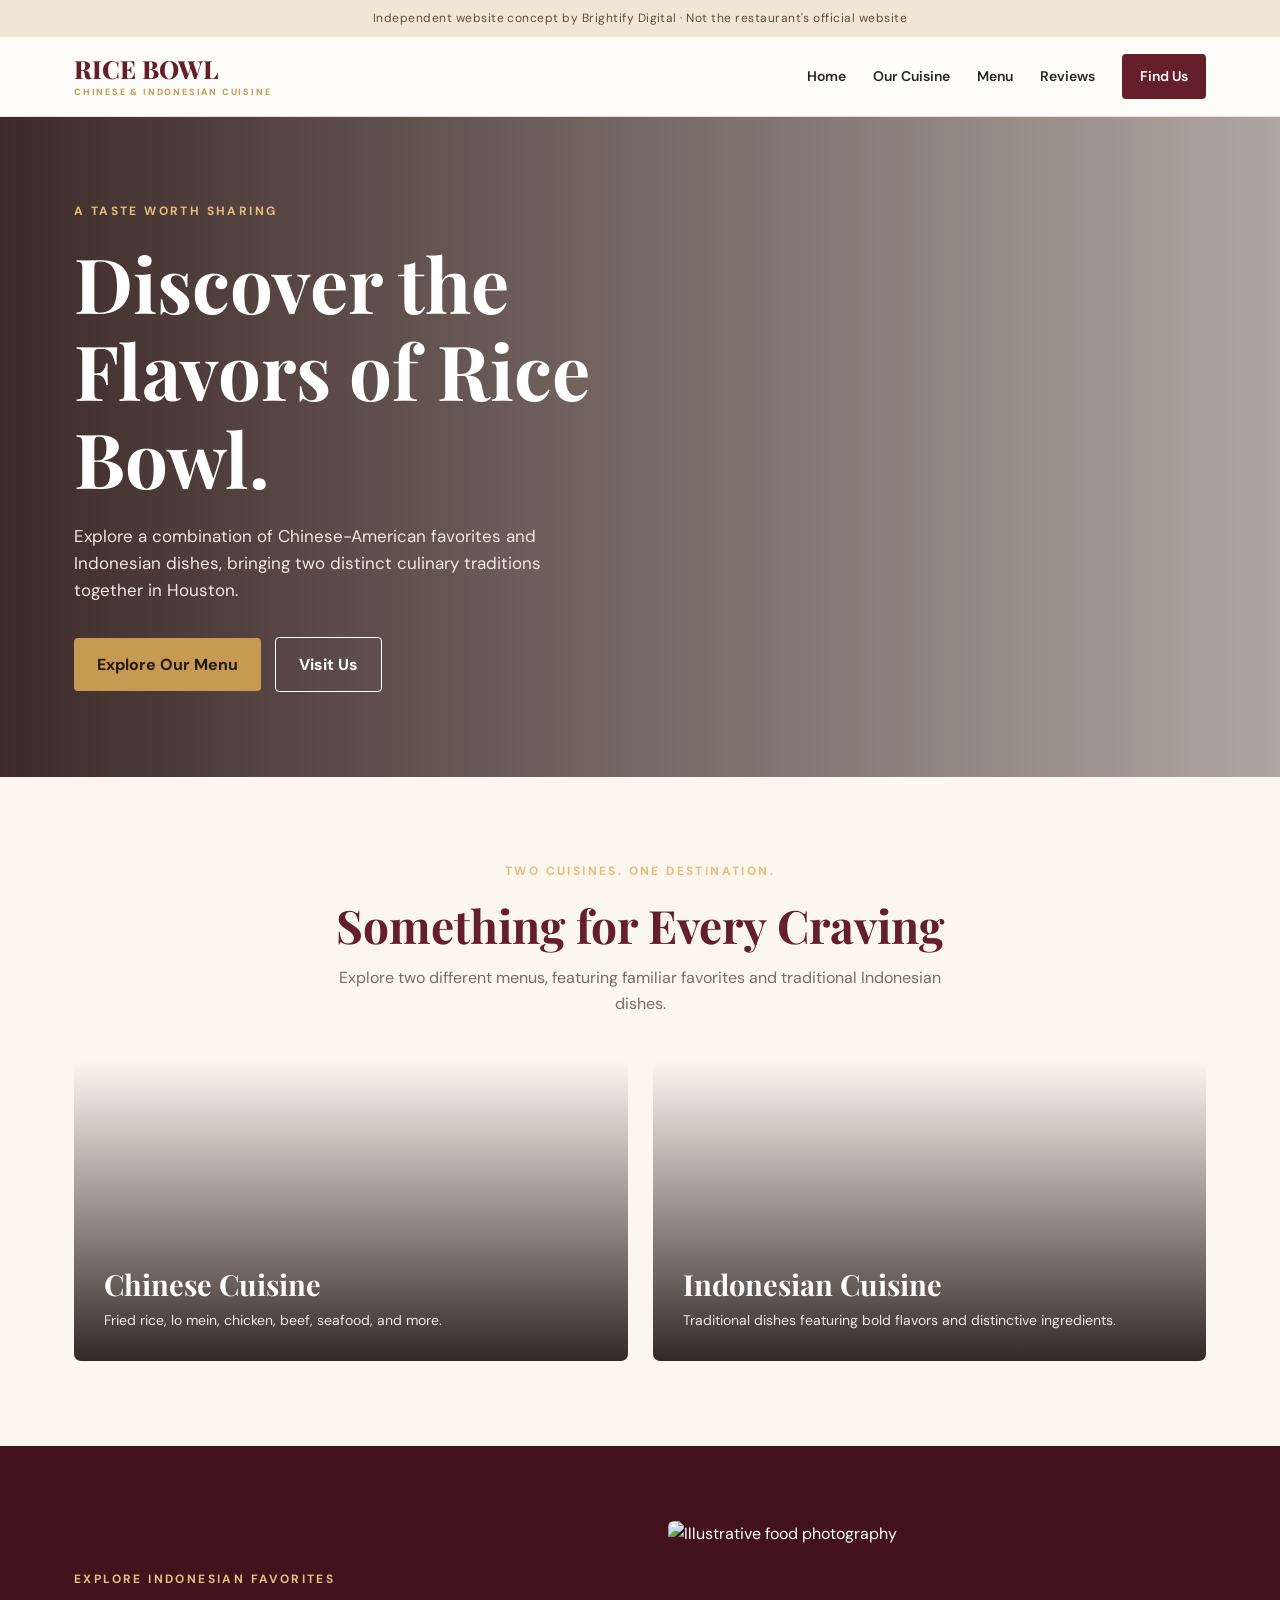
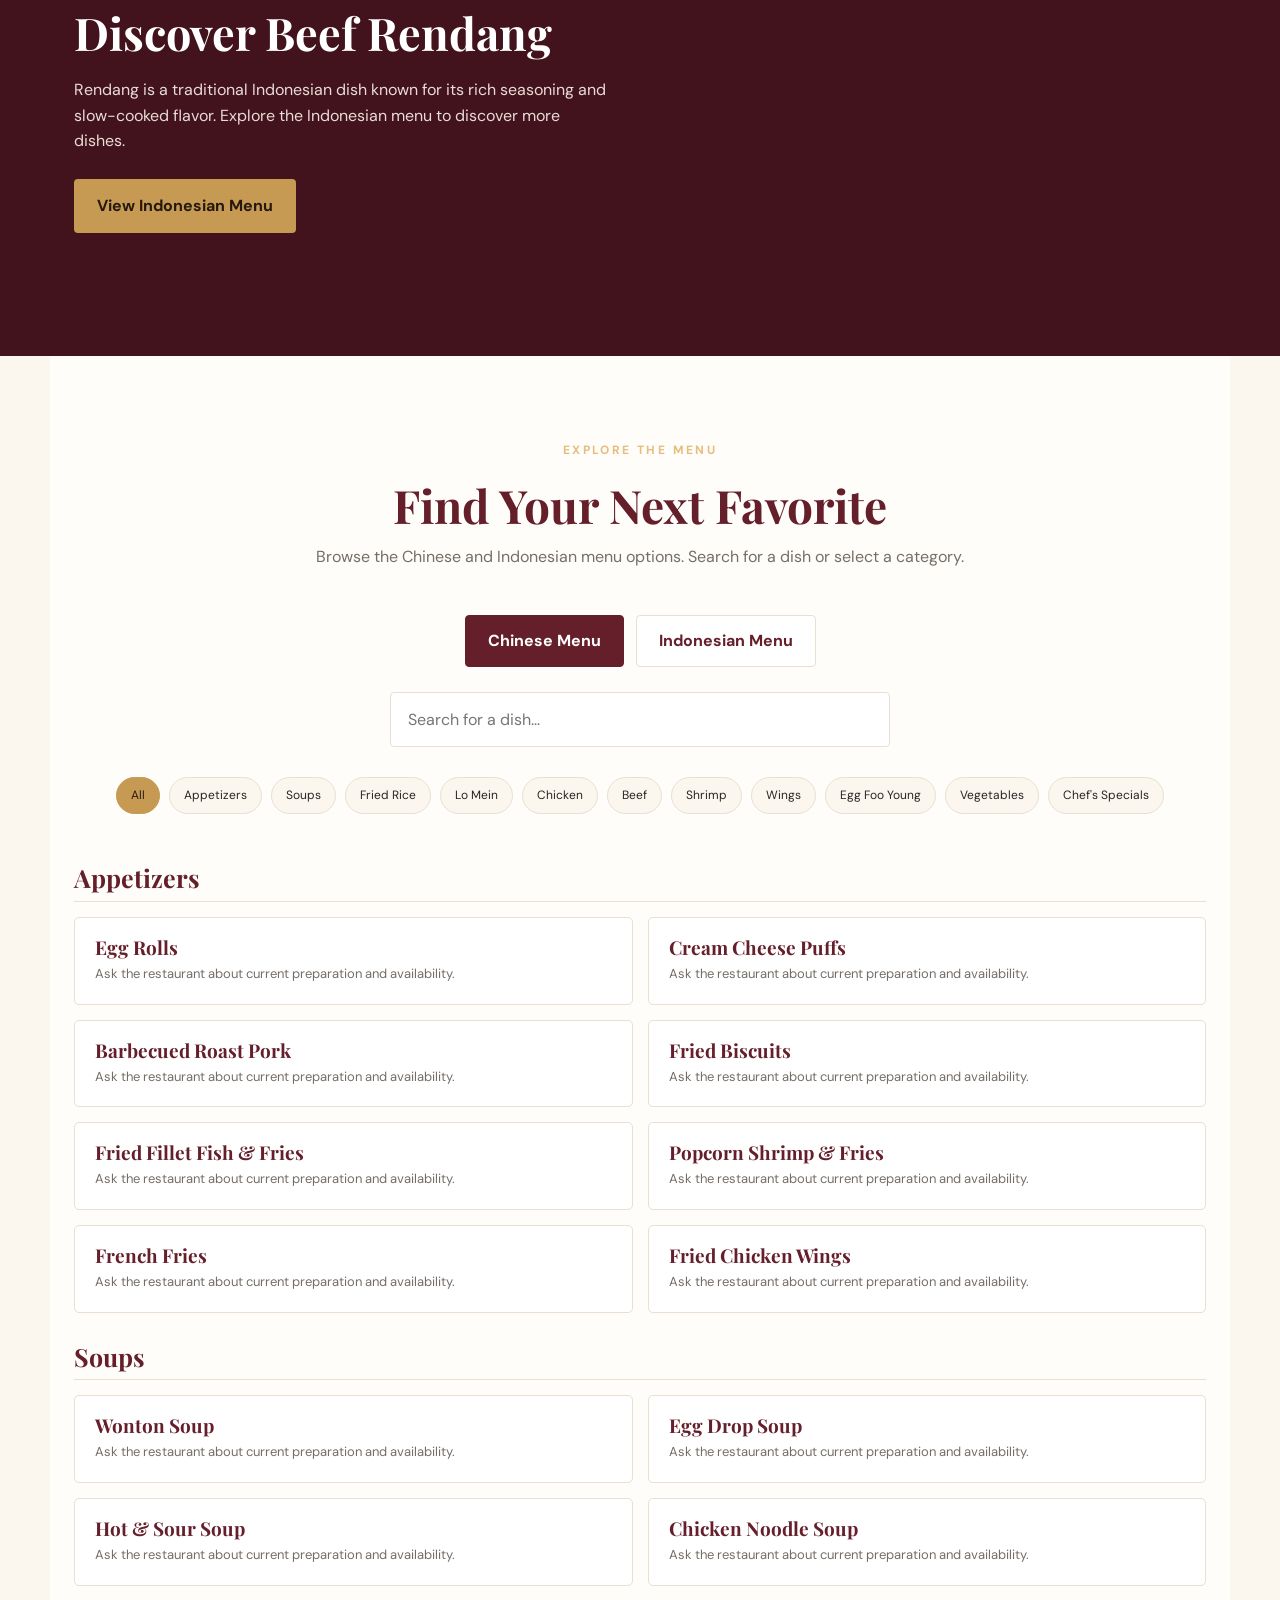
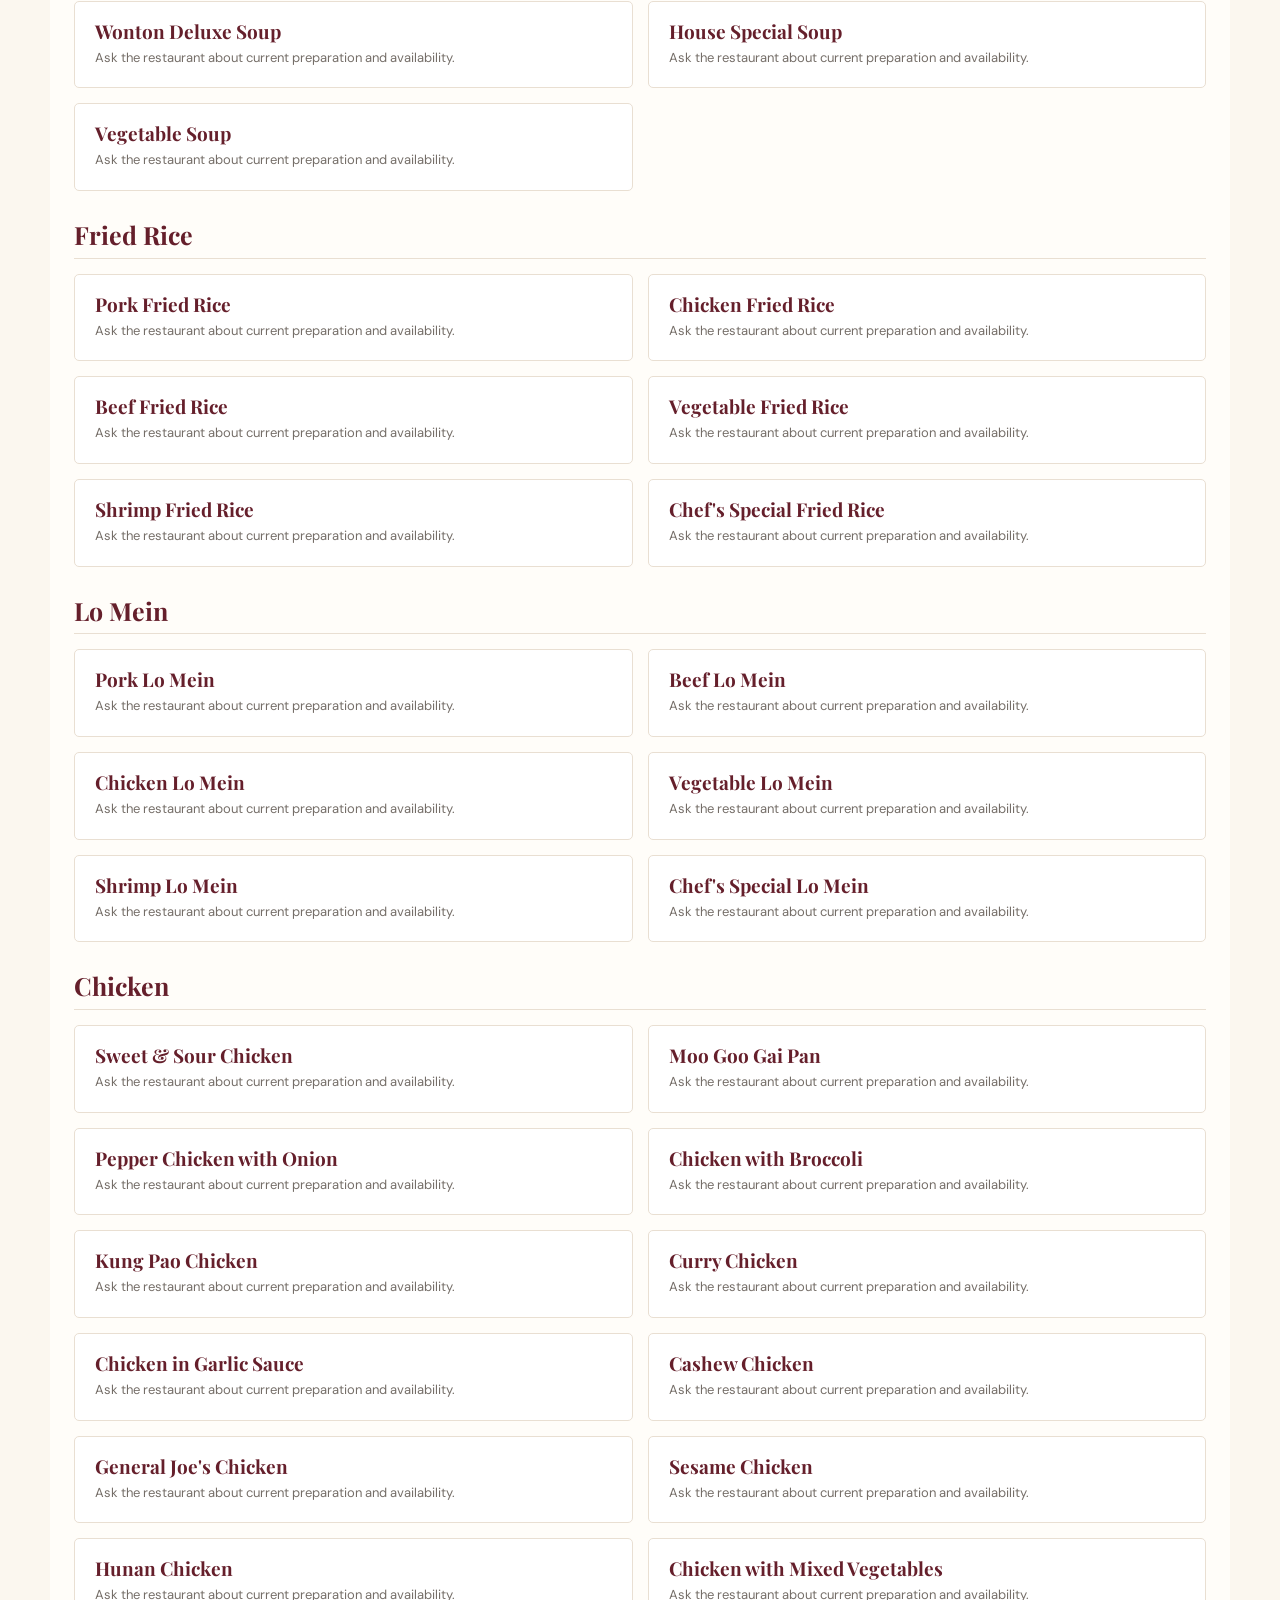
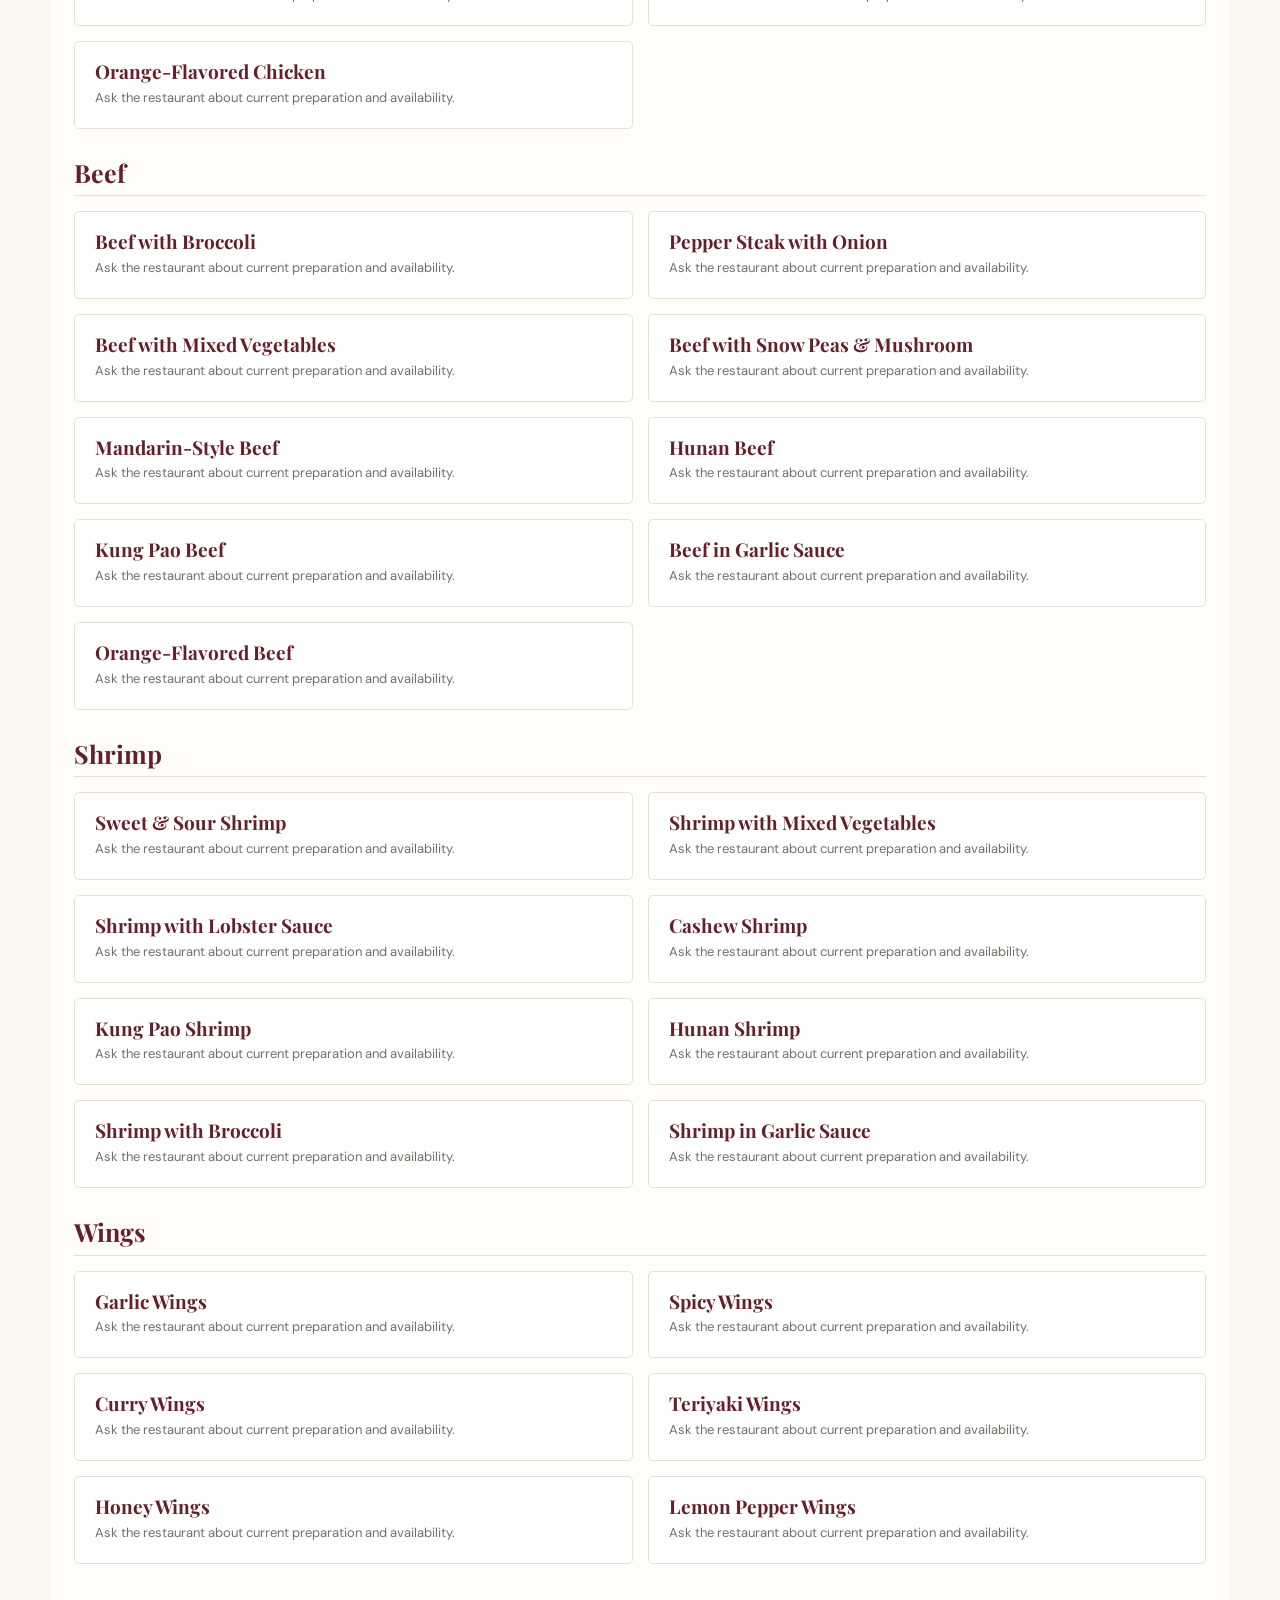
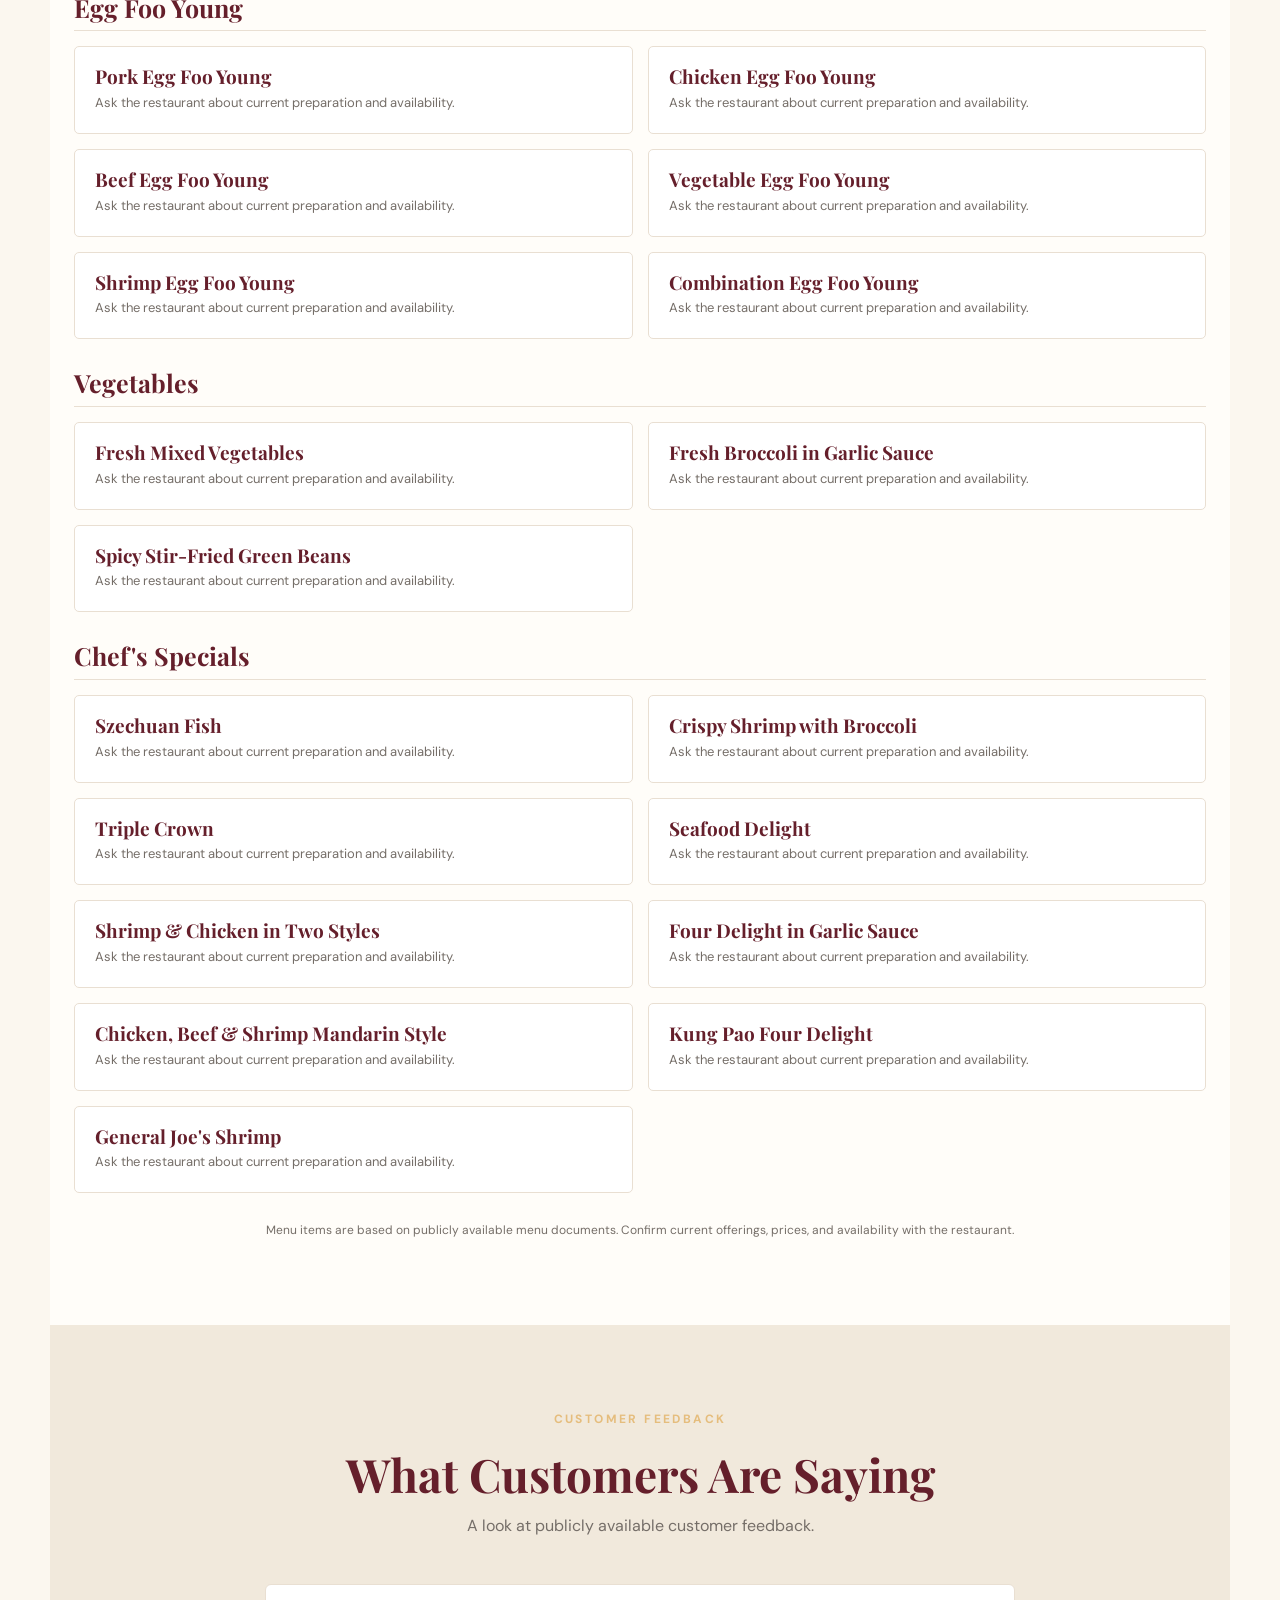
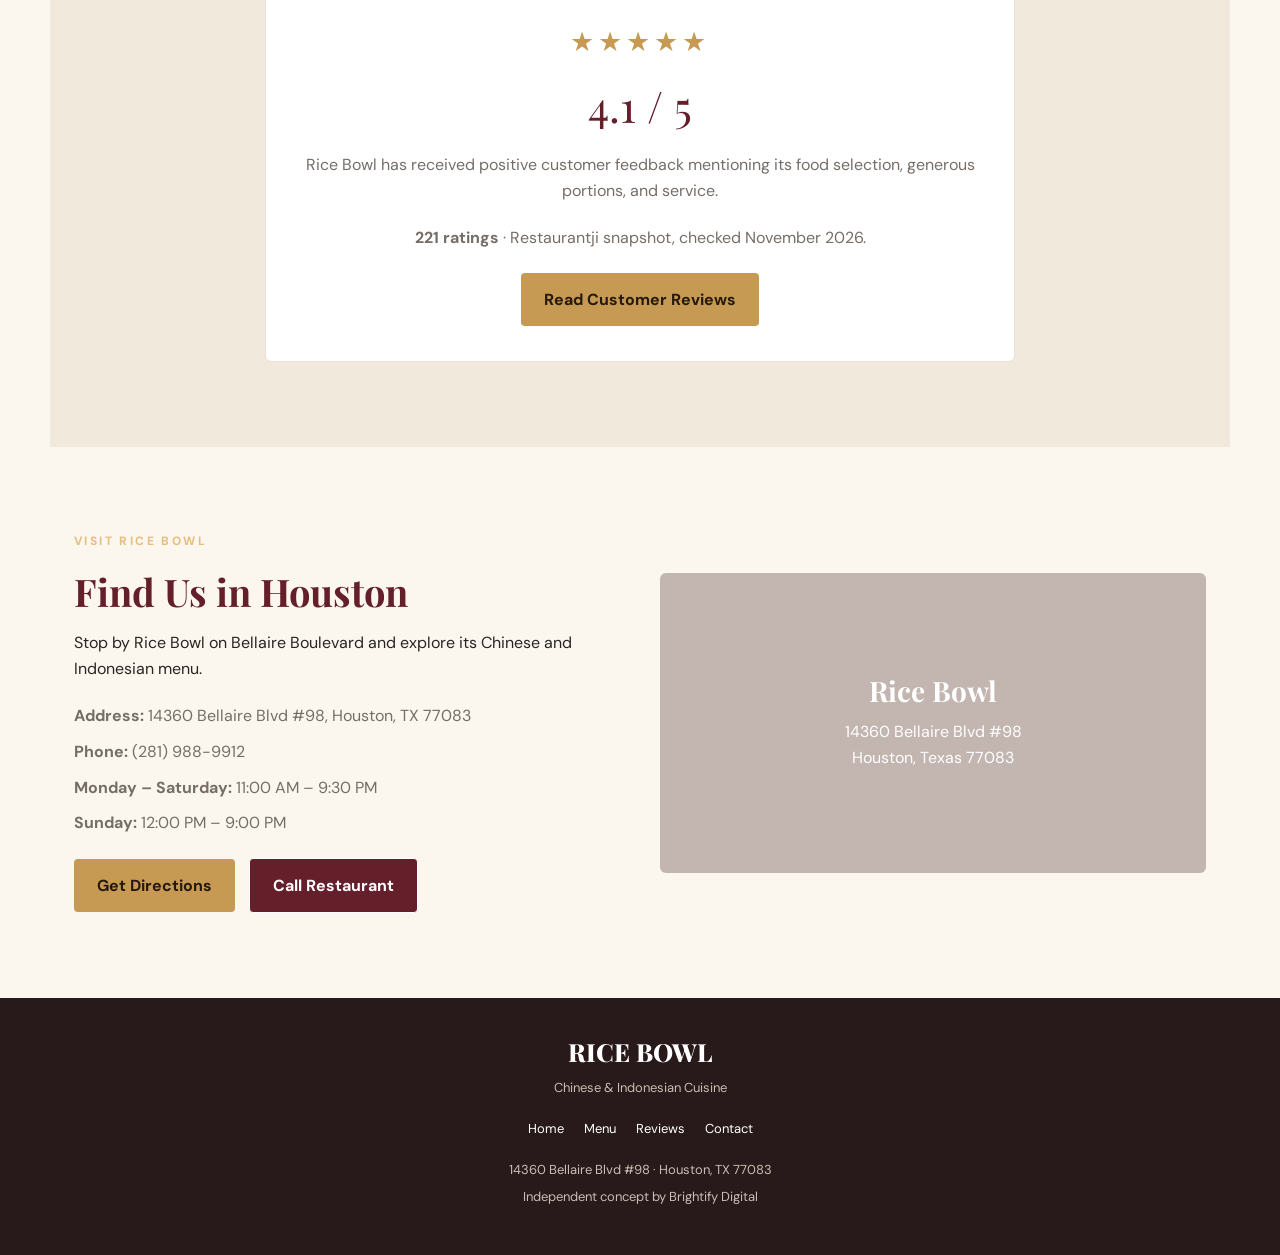
==== index.html @ cd034acb "Create index.html" ====
<!DOCTYPE html>
<html lang="en">
<head>
  <meta charset="UTF-8">
  <meta name="viewport" content="width=device-width, initial-scale=1.0">

  <title>Rice Bowl | Chinese & Indonesian Cuisine</title>
  <meta name="description" content="Explore the Rice Bowl menu, featuring Chinese-American and Indonesian cuisine in Houston, Texas.">
  <meta name="theme-color" content="#651f2b">

  <link rel="preconnect" href="https://fonts.googleapis.com">
  <link rel="preconnect" href="https://fonts.gstatic.com" crossorigin>
  <link href="https://fonts.googleapis.com/css2?family=DM+Sans:wght@400;500;600;700&family=Playfair+Display:wght@600;700;800&display=swap" rel="stylesheet">

  <style>
    :root {
      --wine: #651f2b;
      --wine-dark: #42131c;
      --gold: #c69a52;
      --cream: #fbf7ef;
      --paper: #fffdf9;
      --ink: #292522;
      --muted: #756e68;
      --border: #e9dfd2;
    }

    * {
      box-sizing: border-box;
      margin: 0;
      padding: 0;
    }

    html {
      scroll-behavior: smooth;
    }

    body {
      background: var(--cream);
      color: var(--ink);
      font-family: "DM Sans", sans-serif;
      line-height: 1.6;
    }

    a {
      color: inherit;
      text-decoration: none;
    }

    button,
    input {
      font: inherit;
    }

    .concept-banner {
      background: #f1e6d5;
      color: #634c35;
      text-align: center;
      padding: 9px 16px;
      font-size: 12px;
      letter-spacing: .04em;
    }

    header {
      background: var(--paper);
      border-bottom: 1px solid var(--border);
      position: sticky;
      top: 0;
      z-index: 20;
    }

    .nav {
      max-width: 1180px;
      margin: auto;
      padding: 17px 24px;
      display: flex;
      justify-content: space-between;
      align-items: center;
      gap: 20px;
    }

    .brand {
      color: var(--wine);
      font-family: "Playfair Display", serif;
      font-size: 25px;
      font-weight: 800;
      line-height: 1.1;
    }

    .brand small {
      display: block;
      color: var(--gold);
      font-family: "DM Sans", sans-serif;
      font-size: 9px;
      letter-spacing: .2em;
      margin-top: 5px;
    }

    .nav-links {
      display: flex;
      align-items: center;
      gap: 27px;
      font-size: 14px;
      font-weight: 600;
    }

    .nav-links a:hover {
      color: var(--wine);
    }

    .nav-button {
      background: var(--wine);
      color: white !important;
      padding: 11px 18px;
      border-radius: 4px;
    }

    .hero {
      min-height: 570px;
      display: flex;
      align-items: center;
      background:
        linear-gradient(90deg, rgba(35, 14, 13, .88), rgba(35, 14, 13, .35)),
        url("https://images.unsplash.com/photo-1517248135467-4c7edcad34c4?auto=format&fit=crop&w=1800&q=85")
        center/cover;
      color: white;
    }

    .hero-content {
      max-width: 1180px;
      width: 100%;
      margin: auto;
      padding: 85px 24px;
    }

    .eyebrow {
      color: #e5bd7d;
      font-size: 12px;
      font-weight: 700;
      letter-spacing: .2em;
      text-transform: uppercase;
      margin-bottom: 18px;
    }

    h1,
    h2,
    h3 {
      font-family: "Playfair Display", serif;
      line-height: 1.15;
    }

    .hero h1 {
      max-width: 650px;
      font-size: clamp(43px, 7vw, 76px);
      margin-bottom: 22px;
    }

    .hero p {
      max-width: 530px;
      color: #f2e9df;
      font-size: 17px;
      margin-bottom: 32px;
    }

    .button {
      display: inline-block;
      background: var(--gold);
      color: #25180e;
      border: none;
      border-radius: 4px;
      padding: 14px 23px;
      font-weight: 700;
      cursor: pointer;
      transition: .2s;
    }

    .button:hover {
      background: #dbb879;
      transform: translateY(-2px);
    }

    .button-outline {
      background: transparent;
      border: 1px solid white;
      color: white;
      margin-left: 10px;
    }

    .section {
      max-width: 1180px;
      margin: auto;
      padding: 85px 24px;
    }

    .section-heading {
      text-align: center;
      max-width: 650px;
      margin: 0 auto 45px;
    }

    .section-heading h2 {
      color: var(--wine);
      font-size: clamp(32px, 5vw, 46px);
      margin-bottom: 13px;
    }

    .section-heading p {
      color: var(--muted);
    }

    .cuisine-grid {
      display: grid;
      grid-template-columns: repeat(2, 1fr);
      gap: 25px;
    }

    .cuisine-card {
      min-height: 300px;
      position: relative;
      overflow: hidden;
      border-radius: 7px;
      color: white;
      display: flex;
      align-items: end;
      padding: 30px;
      background-size: cover;
      background-position: center;
    }

    .cuisine-card::before {
      content: "";
      position: absolute;
      inset: 0;
      background: linear-gradient(transparent, rgba(25, 12, 10, .88));
    }

    .cuisine-card > div {
      position: relative;
    }

    .cuisine-card h3 {
      font-size: 29px;
      margin-bottom: 8px;
    }

    .cuisine-card p {
      color: #f0e8e0;
      font-size: 14px;
    }

    .chinese-card {
      background-image: url("https://images.unsplash.com/photo-1563245372-f21724e3856d?auto=format&fit=crop&w=1000&q=80");
    }

    .indonesian-card {
      background-image: url("https://images.unsplash.com/photo-1512058564366-18510be2db19?auto=format&fit=crop&w=1000&q=80");
    }

    .feature {
      background: var(--wine-dark);
      color: white;
    }

    .feature-inner {
      max-width: 1180px;
      margin: auto;
      padding: 75px 24px;
      display: grid;
      grid-template-columns: 1fr 1fr;
      gap: 55px;
      align-items: center;
    }

    .feature img {
      width: 100%;
      height: 360px;
      object-fit: cover;
      border-radius: 6px;
    }

    .feature h2 {
      font-size: clamp(32px, 5vw, 45px);
      margin-bottom: 18px;
    }

    .feature p {
      color: #e9dcd5;
      margin-bottom: 25px;
    }

    .menu-section {
      background: var(--paper);
    }

    .menu-tabs {
      display: flex;
      justify-content: center;
      gap: 12px;
      margin-bottom: 25px;
      flex-wrap: wrap;
    }

    .tab-button {
      border: 1px solid var(--border);
      background: white;
      color: var(--wine);
      padding: 12px 22px;
      border-radius: 4px;
      cursor: pointer;
      font-weight: 700;
    }

    .tab-button.active {
      background: var(--wine);
      color: white;
      border-color: var(--wine);
    }

    .menu-search {
      display: block;
      width: 100%;
      max-width: 500px;
      margin: 0 auto 30px;
      padding: 14px 17px;
      border: 1px solid var(--border);
      border-radius: 4px;
      background: white;
      outline-color: var(--gold);
    }

    .category-filters {
      display: flex;
      flex-wrap: wrap;
      justify-content: center;
      gap: 9px;
      margin-bottom: 35px;
    }

    .filter-button {
      border: 1px solid var(--border);
      background: var(--cream);
      color: var(--ink);
      padding: 8px 14px;
      border-radius: 30px;
      font-size: 12px;
      cursor: pointer;
    }

    .filter-button.active {
      background: var(--gold);
      border-color: var(--gold);
      color: #281b10;
    }

    .menu-grid {
      display: grid;
      grid-template-columns: repeat(2, 1fr);
      gap: 15px;
    }

    .menu-item {
      padding: 19px 20px;
      border: 1px solid var(--border);
      background: white;
      border-radius: 5px;
    }

    .menu-item h3 {
      color: var(--wine);
      font-size: 19px;
      margin-bottom: 5px;
    }

    .menu-item p {
      color: var(--muted);
      font-size: 13px;
    }

    .menu-category-title {
      grid-column: 1 / -1;
      color: var(--wine);
      font-family: "Playfair Display", serif;
      font-size: 25px;
      margin-top: 15px;
      padding-bottom: 8px;
      border-bottom: 1px solid var(--border);
    }

    .menu-note {
      color: var(--muted);
      text-align: center;
      font-size: 12px;
      margin-top: 28px;
    }

    .reviews {
      background: #f1e9dc;
    }

    .review-card {
      max-width: 750px;
      margin: auto;
      background: white;
      padding: 35px;
      border-radius: 6px;
      text-align: center;
      border: 1px solid var(--border);
    }

    .rating {
      color: var(--gold);
      font-size: 27px;
      letter-spacing: 4px;
    }

    .rating-number {
      color: var(--wine);
      font-family: "Playfair Display", serif;
      font-size: 43px;
      margin: 8px 0;
    }

    .review-card p {
      color: var(--muted);
      margin: 12px 0 22px;
    }

    .location-grid {
      display: grid;
      grid-template-columns: 1fr 1fr;
      gap: 40px;
      align-items: center;
    }

    .location-grid h2 {
      color: var(--wine);
      font-size: 38px;
      margin-bottom: 17px;
    }

    .location-details {
      margin: 22px 0;
    }

    .location-details p {
      margin: 10px 0;
      color: var(--muted);
    }

    .map-card {
      min-height: 300px;
      border-radius: 6px;
      background:
        linear-gradient(rgba(65, 28, 28, .3), rgba(65, 28, 28, .3)),
        url("https://images.unsplash.com/photo-1519608487953-e999c86e7455?auto=format&fit=crop&w=1000&q=80")
        center/cover;
      display: flex;
      justify-content: center;
      align-items: center;
      text-align: center;
      color: white;
      padding: 25px;
    }

    .map-card h3 {
      font-size: 28px;
      margin-bottom: 12px;
    }

    footer {
      background: #28191a;
      color: white;
      padding: 40px 24px;
      text-align: center;
    }

    footer .brand {
      color: white;
      margin-bottom: 12px;
    }

    footer p {
      color: #c9bdb5;
      font-size: 13px;
      margin: 7px 0;
    }

    .footer-links {
      display: flex;
      justify-content: center;
      flex-wrap: wrap;
      gap: 20px;
      margin: 20px 0;
      font-size: 13px;
    }

    .footer-links a:hover {
      color: var(--gold);
    }

    @media (max-width: 760px) {
      .nav {
        align-items: flex-start;
        flex-direction: column;
      }

      .nav-links {
        gap: 15px;
        flex-wrap: wrap;
        font-size: 12px;
      }

      .hero {
        min-height: 510px;
      }

      .cuisine-grid,
      .feature-inner,
      .menu-grid,
      .location-grid {
        grid-template-columns: 1fr;
      }

      .feature-inner {
        gap: 30px;
      }

      .feature img {
        height: 260px;
      }

      .section {
        padding: 65px 19px;
      }

      .button-outline {
        margin: 12px 0 0;
      }
    }
  </style>
</head>

<body>

  <!-- Independent concept notice -->
  <div class="concept-banner">
    Independent website concept by Brightify Digital · Not the restaurant's official website
  </div>

  <!-- Navigation -->
  <header>
    <nav class="nav">
      <a href="#home" class="brand">
        RICE BOWL
        <small>CHINESE & INDONESIAN CUISINE</small>
      </a>

      <div class="nav-links">
        <a href="#home">Home</a>
        <a href="#cuisine">Our Cuisine</a>
        <a href="#menu">Menu</a>
        <a href="#reviews">Reviews</a>
        <a href="#contact" class="nav-button">Find Us</a>
      </div>
    </nav>
  </header>

  <main>

    <!-- Hero -->
    <section class="hero" id="home">
      <div class="hero-content">
        <div class="eyebrow">A Taste Worth Sharing</div>

        <h1>Discover the Flavors of Rice Bowl.</h1>

        <p>
          Explore a combination of Chinese-American favorites and
          Indonesian dishes, bringing two distinct culinary traditions
          together in Houston.
        </p>

        <a href="#menu" class="button">Explore Our Menu</a>
        <a href="#contact" class="button button-outline">Visit Us</a>
      </div>
    </section>

    <!-- Cuisine -->
    <section class="section" id="cuisine">
      <div class="section-heading">
        <div class="eyebrow">Two Cuisines. One Destination.</div>
        <h2>Something for Every Craving</h2>
        <p>
          Explore two different menus, featuring familiar favorites
          and traditional Indonesian dishes.
        </p>
      </div>

      <div class="cuisine-grid">
        <a href="#menu" class="cuisine-card chinese-card">
          <div>
            <h3>Chinese Cuisine</h3>
            <p>
              Fried rice, lo mein, chicken, beef, seafood, and more.
            </p>
          </div>
        </a>

        <a href="#menu" class="cuisine-card indonesian-card">
          <div>
            <h3>Indonesian Cuisine</h3>
            <p>
              Traditional dishes featuring bold flavors and
              distinctive ingredients.
            </p>
          </div>
        </a>
      </div>
    </section>

    <!-- Featured Dish -->
    <section class="feature">
      <div class="feature-inner">
        <div>
          <div class="eyebrow">Explore Indonesian Favorites</div>
          <h2>Discover Beef Rendang</h2>
          <p>
            Rendang is a traditional Indonesian dish known for its
            rich seasoning and slow-cooked flavor. Explore the
            Indonesian menu to discover more dishes.
          </p>
          <a href="#menu" class="button">View Indonesian Menu</a>
        </div>

        <img
          src="https://images.unsplash.com/photo-1547592180-85f173990554?auto=format&fit=crop&w=1000&q=85"
          alt="Illustrative food photography"
        >
      </div>
    </section>

    <!-- Interactive Menu -->
    <section class="section menu-section" id="menu">
      <div class="section-heading">
        <div class="eyebrow">Explore the Menu</div>
        <h2>Find Your Next Favorite</h2>
        <p>
          Browse the Chinese and Indonesian menu options.
          Search for a dish or select a category.
        </p>
      </div>

      <div class="menu-tabs">
        <button class="tab-button active" data-menu="chinese">
          Chinese Menu
        </button>

        <button class="tab-button" data-menu="indonesian">
          Indonesian Menu
        </button>
      </div>

      <input
        type="search"
        id="menu-search"
        class="menu-search"
        placeholder="Search for a dish..."
        aria-label="Search menu items"
      >

      <div class="category-filters" id="category-filters"></div>

      <div class="menu-grid" id="menu-grid"></div>

      <p class="menu-note">
        Menu items are based on publicly available menu documents.
        Confirm current offerings, prices, and availability with the restaurant.
      </p>
    </section>

    <!-- Reviews -->
    <section class="section reviews" id="reviews">
      <div class="section-heading">
        <div class="eyebrow">Customer Feedback</div>
        <h2>What Customers Are Saying</h2>
        <p>
          A look at publicly available customer feedback.
        </p>
      </div>

      <div class="review-card">
        <div class="rating">★★★★★</div>
        <div class="rating-number">4.1 / 5</div>

        <p>
          Rice Bowl has received positive customer feedback mentioning
          its food selection, generous portions, and service.
        </p>

        <p>
          <strong>221 ratings</strong> · Restaurantji snapshot,
          checked November 2026.
        </p>

        <a
          href="https://www.restaurantji.com/tx/houston/rice-bowl-chinese-restaurant-/"
          target="_blank"
          rel="noopener noreferrer"
          class="button"
        >
          Read Customer Reviews
        </a>
      </div>
    </section>

    <!-- Contact and Location -->
    <section class="section" id="contact">
      <div class="location-grid">
        <div>
          <div class="eyebrow">Visit Rice Bowl</div>
          <h2>Find Us in Houston</h2>

          <p>
            Stop by Rice Bowl on Bellaire Boulevard and explore
            its Chinese and Indonesian menu.
          </p>

          <div class="location-details">
            <p><strong>Address:</strong> 14360 Bellaire Blvd #98, Houston, TX 77083</p>
            <p><strong>Phone:</strong> (281) 988-9912</p>
            <p><strong>Monday – Saturday:</strong> 11:00 AM – 9:30 PM</p>
            <p><strong>Sunday:</strong> 12:00 PM – 9:00 PM</p>
          </div>

          <a
            href="https://www.google.com/maps/search/?api=1&query=14360+Bellaire+Blvd+%2398+Houston+TX+77083"
            target="_blank"
            rel="noopener noreferrer"
            class="button"
          >
            Get Directions
          </a>

          <a href="tel:+12819889912" class="button button-outline" style="background:var(--wine);">
            Call Restaurant
          </a>
        </div>

        <div class="map-card">
          <div>
            <h3>Rice Bowl</h3>
            <p>14360 Bellaire Blvd #98</p>
            <p>Houston, Texas 77083</p>
          </div>
        </div>
      </div>
    </section>

  </main>

  <!-- Footer -->
  <footer>
    <div class="brand">RICE BOWL</div>
    <p>Chinese & Indonesian Cuisine</p>

    <div class="footer-links">
      <a href="#home">Home</a>
      <a href="#menu">Menu</a>
      <a href="#reviews">Reviews</a>
      <a href="#contact">Contact</a>
    </div>

    <p>14360 Bellaire Blvd #98 · Houston, TX 77083</p>
    <p>Independent concept by Brightify Digital</p>
  </footer>

  <script>
    // --------------------------------------------------
    // MENU DATA
    // Menu names are based on publicly available documents.
    // Confirm all information with the restaurant.
    // --------------------------------------------------

    const menus = {
      chinese: {
        "Appetizers": [
          "Egg Rolls",
          "Cream Cheese Puffs",
          "Barbecued Roast Pork",
          "Fried Biscuits",
          "Fried Fillet Fish & Fries",
          "Popcorn Shrimp & Fries",
          "French Fries",
          "Fried Chicken Wings"
        ],

        "Soups": [
          "Wonton Soup",
          "Egg Drop Soup",
          "Hot & Sour Soup",
          "Chicken Noodle Soup",
          "Wonton Deluxe Soup",
          "House Special Soup",
          "Vegetable Soup"
        ],

        "Fried Rice": [
          "Pork Fried Rice",
          "Chicken Fried Rice",
          "Beef Fried Rice",
          "Vegetable Fried Rice",
          "Shrimp Fried Rice",
          "Chef's Special Fried Rice"
        ],

        "Lo Mein": [
          "Pork Lo Mein",
          "Beef Lo Mein",
          "Chicken Lo Mein",
          "Vegetable Lo Mein",
          "Shrimp Lo Mein",
          "Chef's Special Lo Mein"
        ],

        "Chicken": [
          "Sweet & Sour Chicken",
          "Moo Goo Gai Pan",
          "Pepper Chicken with Onion",
          "Chicken with Broccoli",
          "Kung Pao Chicken",
          "Curry Chicken",
          "Chicken in Garlic Sauce",
          "Cashew Chicken",
          "General Joe's Chicken",
          "Sesame Chicken",
          "Hunan Chicken",
          "Chicken with Mixed Vegetables",
          "Orange-Flavored Chicken"
        ],

        "Beef": [
          "Beef with Broccoli",
          "Pepper Steak with Onion",
          "Beef with Mixed Vegetables",
          "Beef with Snow Peas & Mushroom",
          "Mandarin-Style Beef",
          "Hunan Beef",
          "Kung Pao Beef",
          "Beef in Garlic Sauce",
          "Orange-Flavored Beef"
        ],

        "Shrimp": [
          "Sweet & Sour Shrimp",
          "Shrimp with Mixed Vegetables",
          "Shrimp with Lobster Sauce",
          "Cashew Shrimp",
          "Kung Pao Shrimp",
          "Hunan Shrimp",
          "Shrimp with Broccoli",
          "Shrimp in Garlic Sauce"
        ],

        "Wings": [
          "Garlic Wings",
          "Spicy Wings",
          "Curry Wings",
          "Teriyaki Wings",
          "Honey Wings",
          "Lemon Pepper Wings"
        ],

        "Egg Foo Young": [
          "Pork Egg Foo Young",
          "Chicken Egg Foo Young",
          "Beef Egg Foo Young",
          "Vegetable Egg Foo Young",
          "Shrimp Egg Foo Young",
          "Combination Egg Foo Young"
        ],

        "Vegetables": [
          "Fresh Mixed Vegetables",
          "Fresh Broccoli in Garlic Sauce",
          "Spicy Stir-Fried Green Beans"
        ],

        "Chef's Specials": [
          "Szechuan Fish",
          "Crispy Shrimp with Broccoli",
          "Triple Crown",
          "Seafood Delight",
          "Shrimp & Chicken in Two Styles",
          "Four Delight in Garlic Sauce",
          "Chicken, Beef & Shrimp Mandarin Style",
          "Kung Pao Four Delight",
          "General Joe's Shrimp"
        ]
      },

      indonesian: {
        "Appetizers & Sides": [
          "Pangsit Goreng",
          "Empek-Empek",
          "Tahu Goreng",
          "Lalap",
          "Telor Balado",
          "Emping",
          "Kerupuk"
        ],

        "Soups & Salads": [
          "Gado Gado",
          "Asinan Bogor",
          "Soto Betawi",
          "Sayur Asem",
          "Soto Ayam"
        ],

        "Rice & Noodles": [
          "Bakmie Ayam",
          "Bakmie Udang",
          "Nasi Goreng Ayam Udang",
          "Mie Goreng",
          "Kwetiau Siram",
          "Kwetiau Goreng"
        ],

        "Beef & Satay": [
          "Empal Sapi",
          "Sate Sapi",
          "Rendang Sapi"
        ],

        "Chicken": [
          "Sate Ayam",
          "Ayam Panggang Bumbu Cabe",
          "Ayam Goreng Kuning",
          "Ayam Goreng Mentega"
        ],

        "Seafood": [
          "Ikan Goreng",
          "Ikan Goreng Tepung Asem Manis",
          "Udang Goreng Tepung Saus Mentega"
        ],

        "Vegetables & Other Dishes": [
          "Pu Yung Hai",
          "Cap Cai",
          "Cah Kangkung",
          "Cah Buncis",
          "Sambal Goreng Kentang Buncis"
        ],

        "Drinks": [
          "Es Kelapa"
        ]
      }
    };

    // --------------------------------------------------
    // INTERACTIVE MENU
    // --------------------------------------------------

    const menuGrid = document.getElementById("menu-grid");
    const categoryFilters = document.getElementById("category-filters");
    const searchInput = document.getElementById("menu-search");
    const tabButtons = document.querySelectorAll(".tab-button");

    let currentMenu = "chinese";
    let currentCategory = "All";

    function getCategories() {
      return Object.keys(menus[currentMenu]);
    }

    function renderFilters() {
      const categories = ["All", ...getCategories()];

      categoryFilters.innerHTML = "";

      categories.forEach(category => {
        const button = document.createElement("button");

        button.className =
          "filter-button" +
          (category === currentCategory ? " active" : "");

        button.textContent = category;

        button.addEventListener("click", () => {
          currentCategory = category;
          renderFilters();
          renderMenu();
        });

        categoryFilters.appendChild(button);
      });
    }

    function renderMenu() {
      const searchTerm = searchInput.value.toLowerCase().trim();

      menuGrid.innerHTML = "";

      Object.entries(menus[currentMenu]).forEach(
        ([category, items]) => {

          if (
            currentCategory !== "All" &&
            currentCategory !== category
          ) {
            return;
          }

          const matchingItems = items.filter(item =>
            item.toLowerCase().includes(searchTerm)
          );

          if (matchingItems.length === 0) {
            return;
          }

          const heading = document.createElement("h3");
          heading.className = "menu-category-title";
          heading.textContent = category;

          menuGrid.appendChild(heading);

          matchingItems.forEach(item => {
            const card = document.createElement("article");
            card.className = "menu-item";

            const title = document.createElement("h3");
            title.textContent = item;

            const description = document.createElement("p");
            description.textContent =
              "Ask the restaurant about current preparation and availability.";

            card.appendChild(title);
            card.appendChild(description);

            menuGrid.appendChild(card);
          });
        }
      );

      if (menuGrid.children.length === 0) {
        const message = document.createElement("p");
        message.textContent = "No matching dishes found.";
        menuGrid.appendChild(message);
      }
    }

    tabButtons.forEach(button => {
      button.addEventListener("click", () => {
        currentMenu = button.dataset.menu;
        currentCategory = "All";

        tabButtons.forEach(tab =>
          tab.classList.remove("active")
        );

        button.classList.add("active");

        renderFilters();
        renderMenu();
      });
    });

    searchInput.addEventListener("input", renderMenu);

    // Initial menu display
    renderFilters();
    renderMenu();
  </script>

</body>
</html>
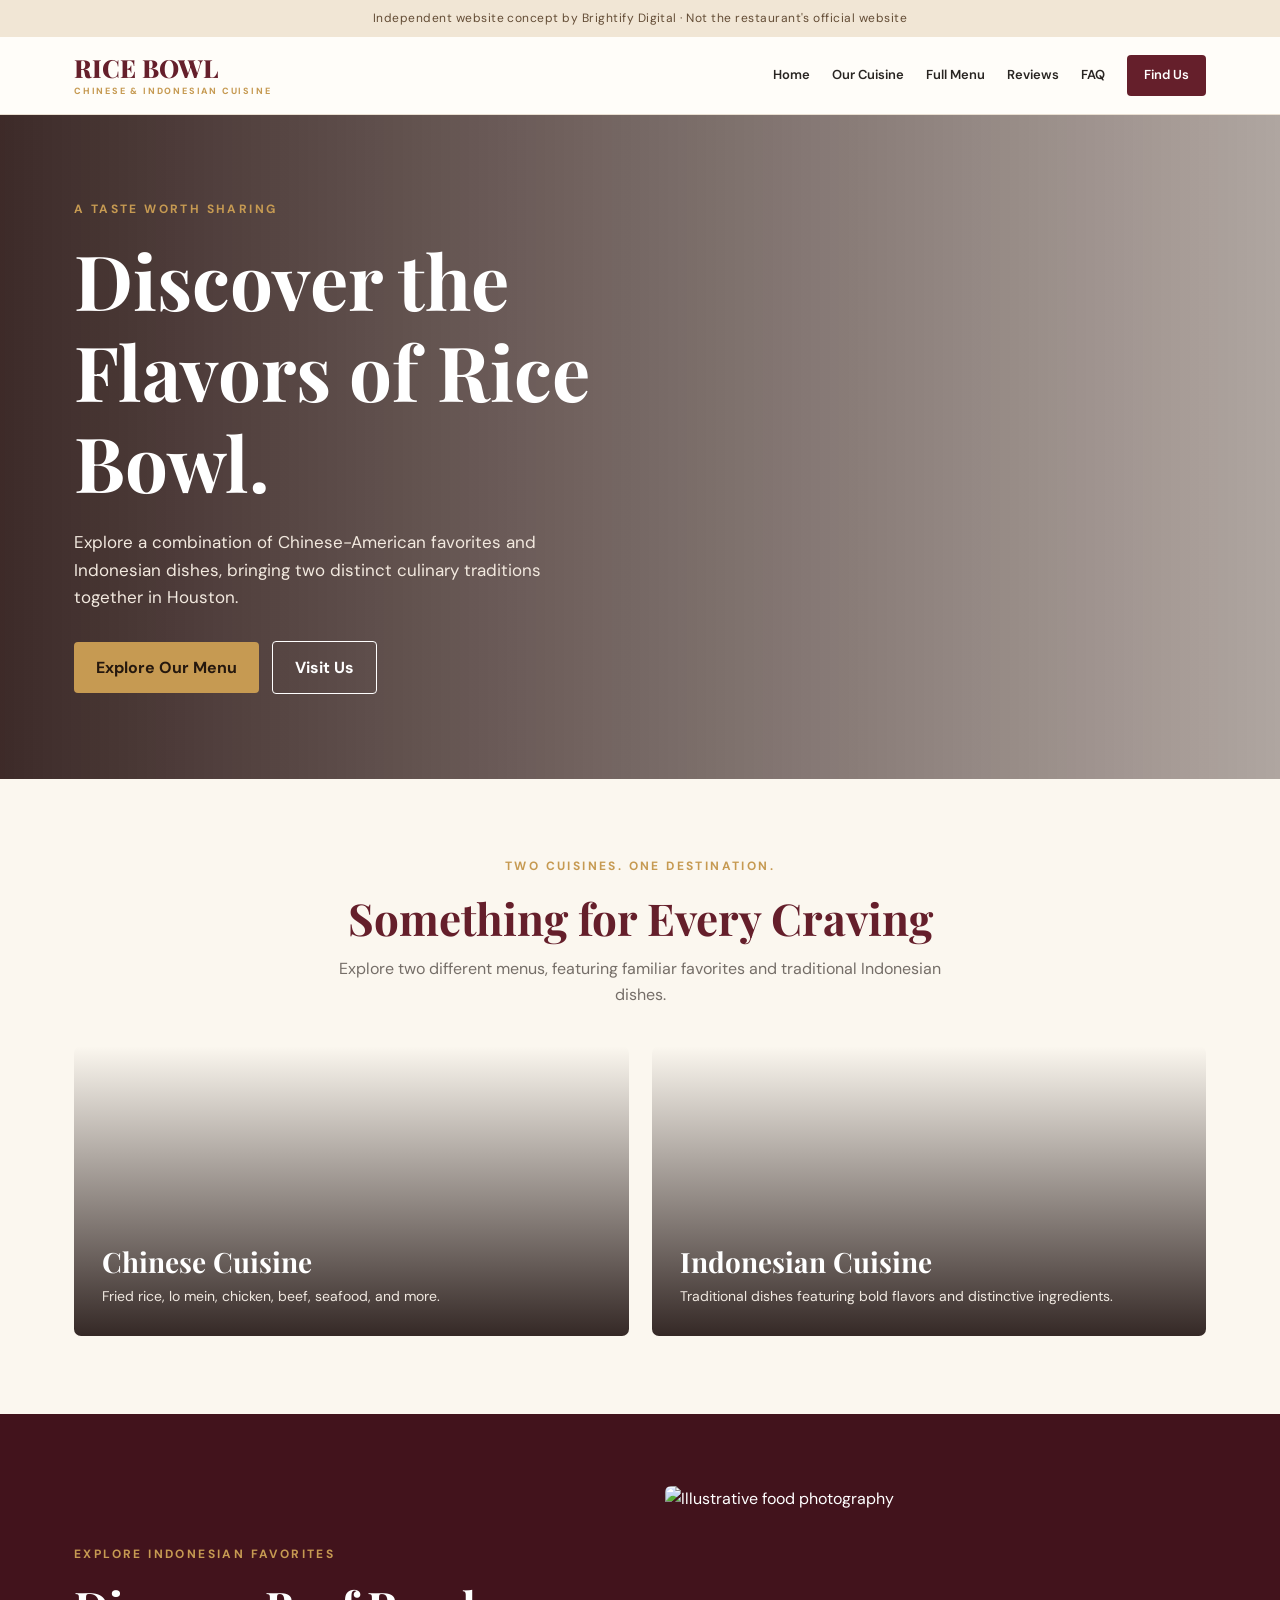
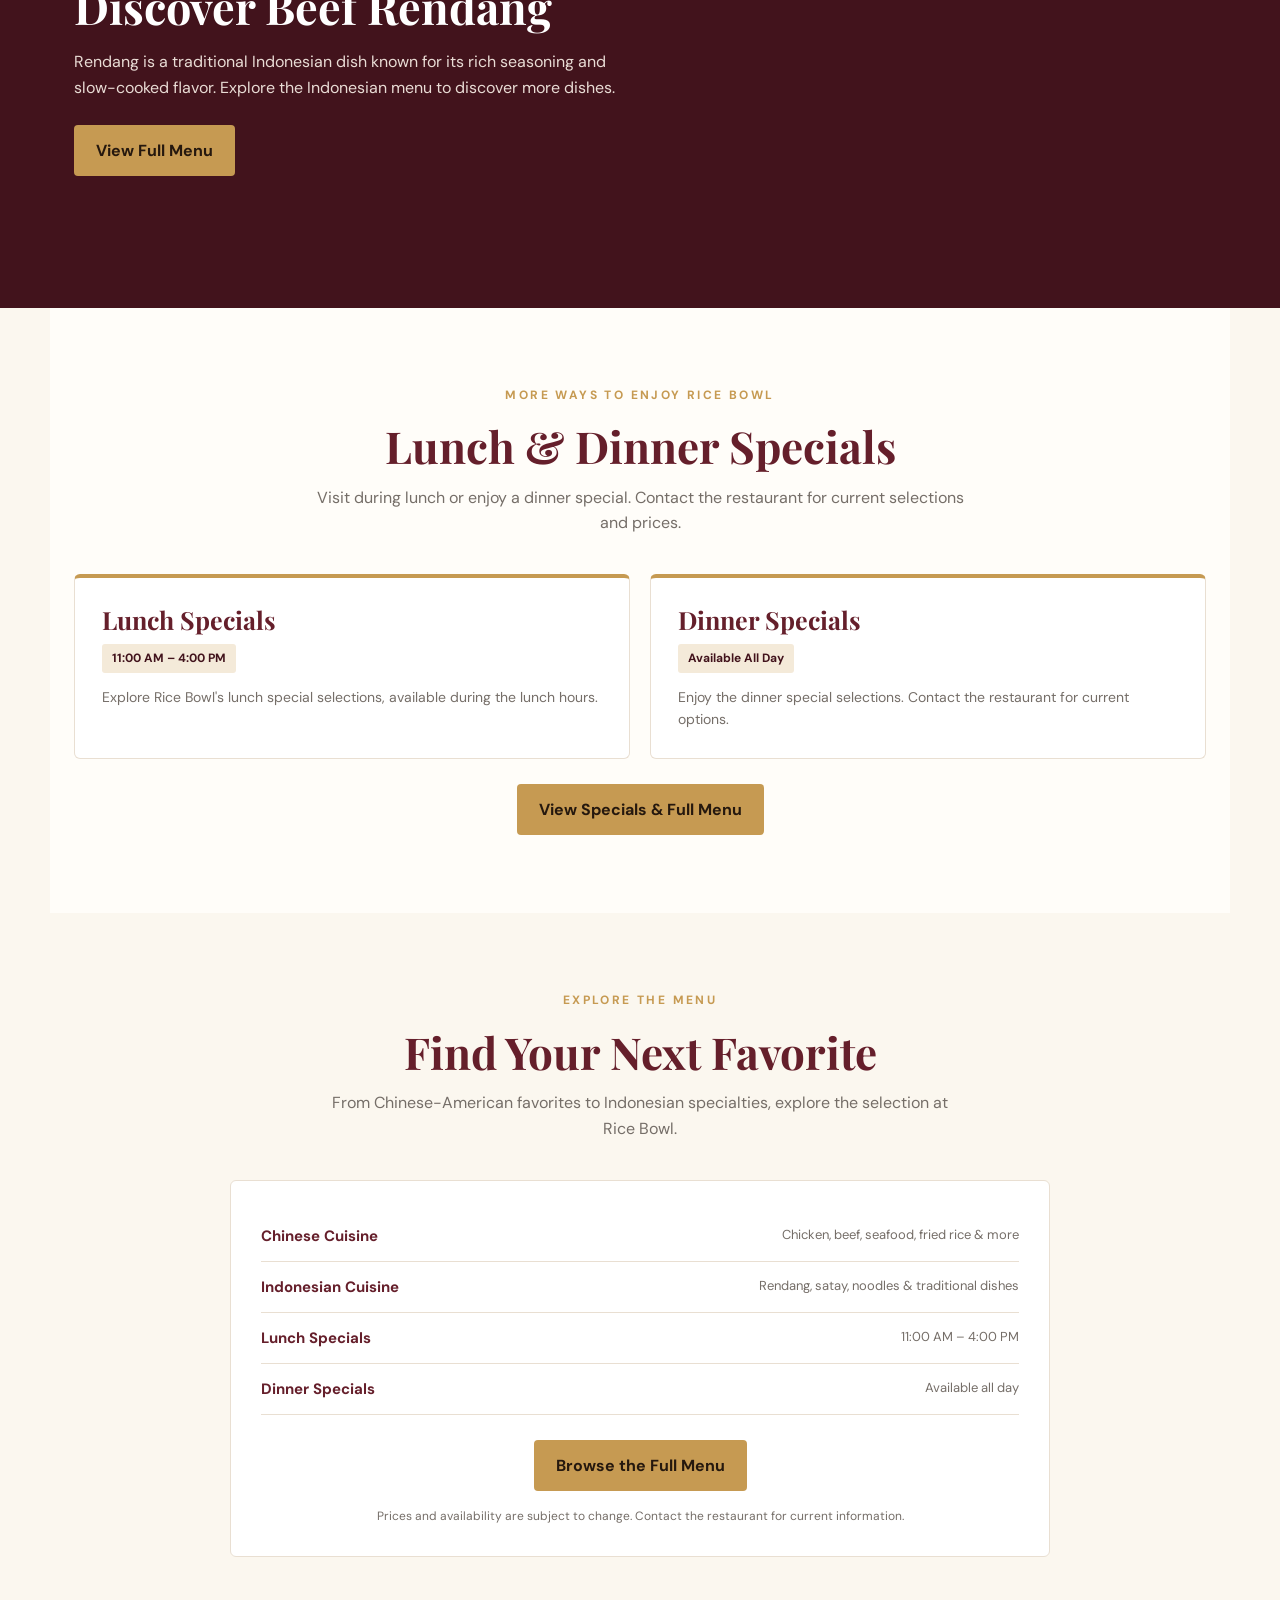
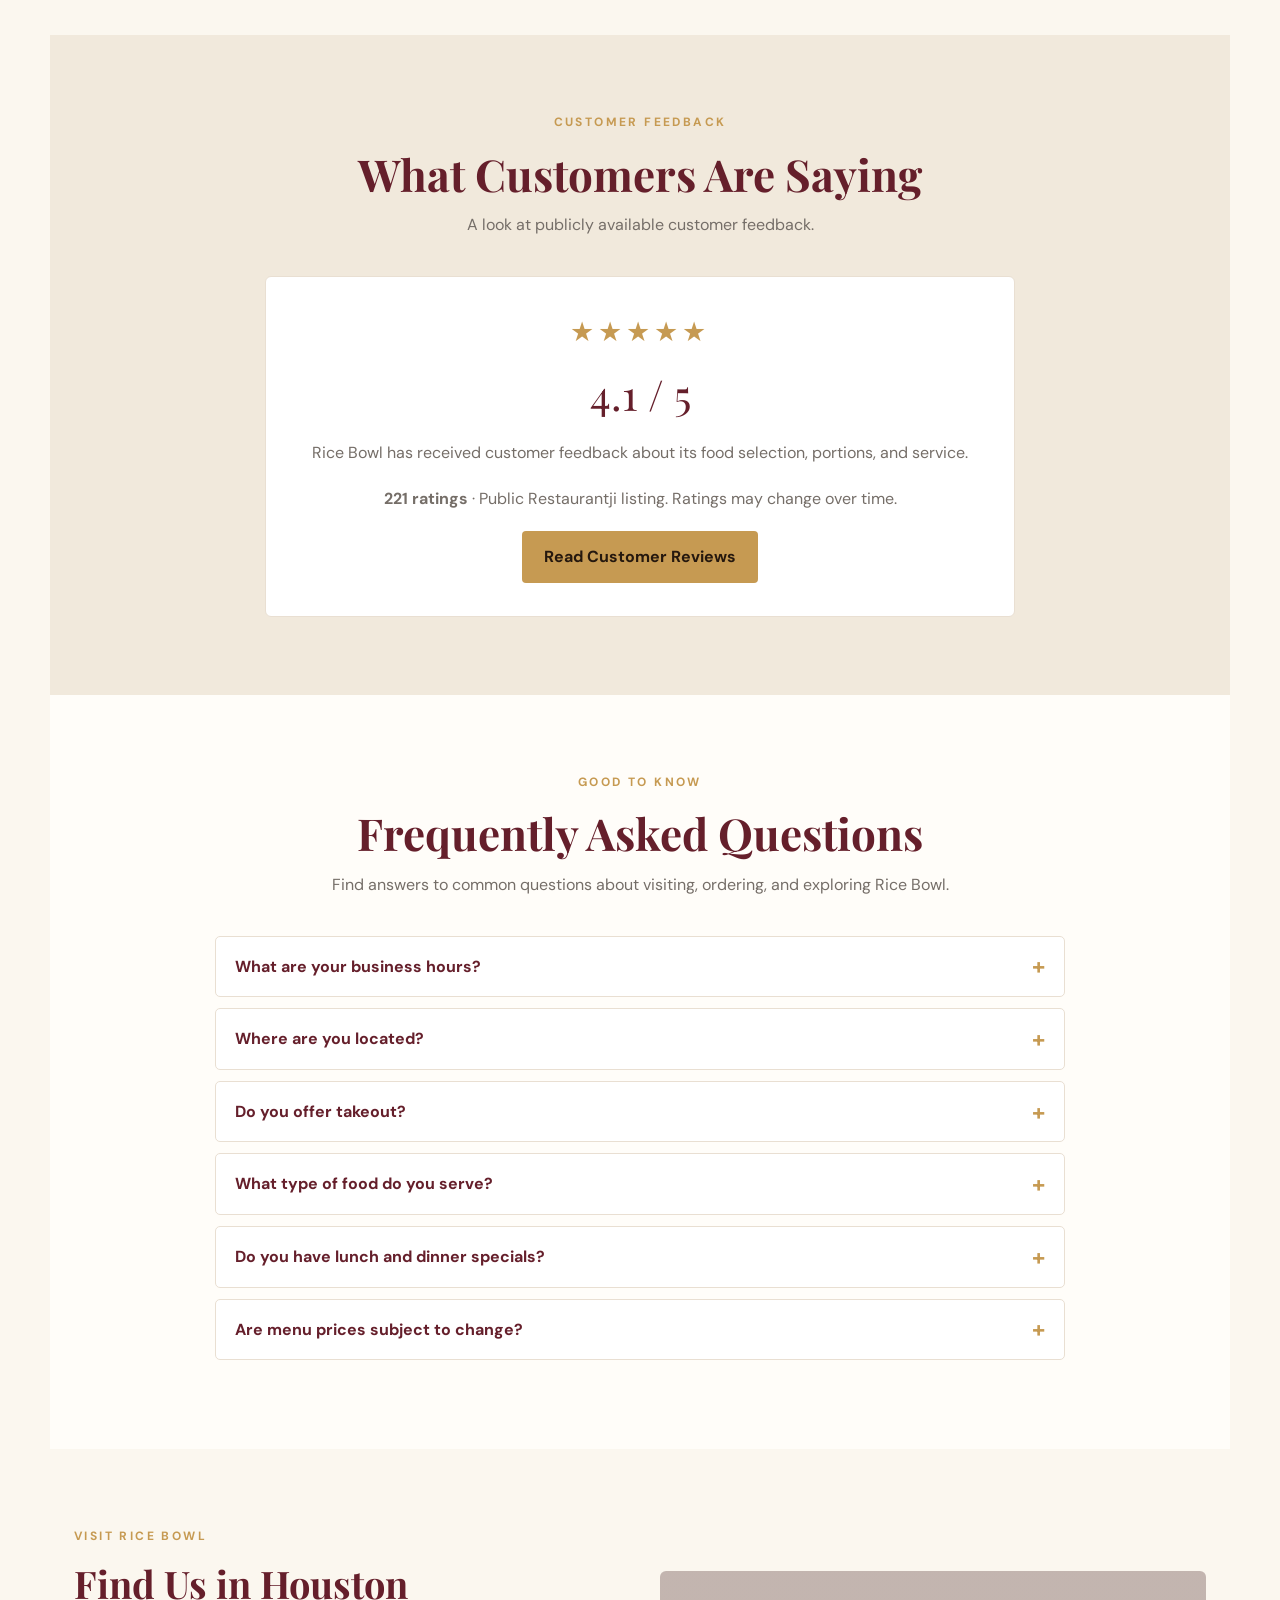
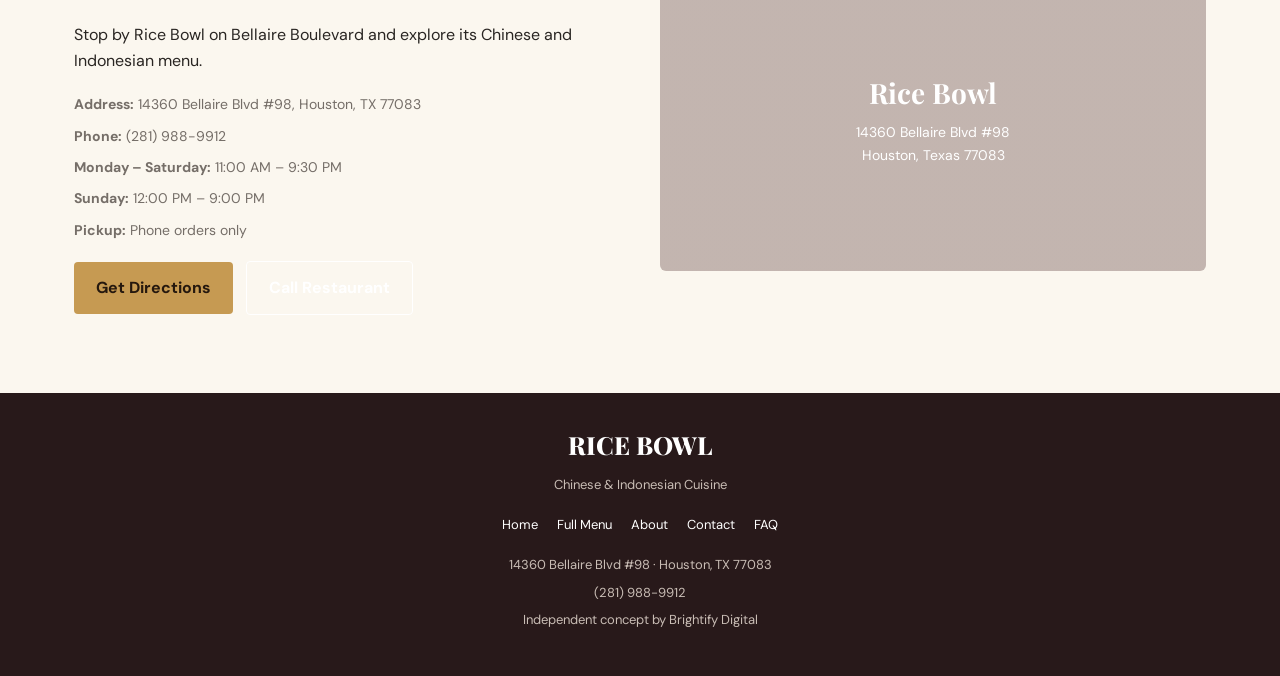
==== commit f0f2087a: "Update index.html" ====
--- a/index.html
+++ b/index.html
@@ -6,7 +6,7 @@
   <meta name="viewport" content="width=device-width, initial-scale=1.0">
 
   <title>Rice Bowl | Chinese & Indonesian Cuisine</title>
-  <meta name="description" content="Explore the Rice Bowl menu, featuring Chinese-American and Indonesian cuisine in Houston, Texas.">
+  <meta name="description" content="Explore Chinese-American and Indonesian cuisine, lunch specials, and dinner specials at Rice Bowl in Houston, Texas.">
   <meta name="theme-color" content="#651f2b">
 
   <link rel="preconnect" href="https://fonts.googleapis.com">
@@ -33,6 +33,7 @@
 
     html {
       scroll-behavior: smooth;
+      scroll-padding-top: 100px;
     }
 
     body {
@@ -47,26 +48,25 @@
       text-decoration: none;
     }
 
-    button,
-    input {
+    button {
       font: inherit;
     }
 
     .concept-banner {
+      padding: 9px 16px;
       background: #f1e6d5;
       color: #634c35;
       text-align: center;
-      padding: 9px 16px;
       font-size: 12px;
       letter-spacing: .04em;
     }
 
     header {
-      background: var(--paper);
-      border-bottom: 1px solid var(--border);
       position: sticky;
       top: 0;
       z-index: 20;
+      background: var(--paper);
+      border-bottom: 1px solid var(--border);
     }
 
     .nav {
@@ -74,8 +74,8 @@
       margin: auto;
       padding: 17px 24px;
       display: flex;
+      align-items: center;
       justify-content: space-between;
-      align-items: center;
       gap: 20px;
     }
 
@@ -89,18 +89,19 @@
 
     .brand small {
       display: block;
+      margin-top: 5px;
       color: var(--gold);
       font-family: "DM Sans", sans-serif;
       font-size: 9px;
       letter-spacing: .2em;
-      margin-top: 5px;
     }
 
     .nav-links {
       display: flex;
       align-items: center;
-      gap: 27px;
-      font-size: 14px;
+      flex-wrap: wrap;
+      gap: 22px;
+      font-size: 13px;
       font-weight: 600;
     }
 
@@ -109,9 +110,9 @@
     }
 
     .nav-button {
+      padding: 10px 17px;
       background: var(--wine);
       color: white !important;
-      padding: 11px 18px;
       border-radius: 4px;
     }
 
@@ -134,44 +135,45 @@
     }
 
     .eyebrow {
-      color: #e5bd7d;
+      margin-bottom: 15px;
+      color: var(--gold);
       font-size: 12px;
       font-weight: 700;
       letter-spacing: .2em;
       text-transform: uppercase;
-      margin-bottom: 18px;
     }
 
     h1,
     h2,
     h3 {
       font-family: "Playfair Display", serif;
-      line-height: 1.15;
+      line-height: 1.2;
     }
 
     .hero h1 {
       max-width: 650px;
+      margin-bottom: 22px;
+      color: white;
       font-size: clamp(43px, 7vw, 76px);
-      margin-bottom: 22px;
     }
 
     .hero p {
       max-width: 530px;
+      margin-bottom: 30px;
       color: #f2e9df;
       font-size: 17px;
-      margin-bottom: 32px;
     }
 
     .button {
       display: inline-block;
+      padding: 13px 22px;
       background: var(--gold);
       color: #25180e;
       border: none;
       border-radius: 4px;
-      padding: 14px 23px;
       font-weight: 700;
       cursor: pointer;
-      transition: .2s;
+      transition: .2s ease;
     }
 
     .button:hover {
@@ -180,58 +182,68 @@
     }
 
     .button-outline {
+      margin-left: 9px;
       background: transparent;
+      color: white;
       border: 1px solid white;
-      color: white;
-      margin-left: 10px;
+    }
+
+    .button-outline:hover {
+      background: white;
+      color: var(--wine);
     }
 
     .section {
       max-width: 1180px;
       margin: auto;
-      padding: 85px 24px;
+      padding: 78px 24px;
     }
 
     .section-heading {
+      max-width: 650px;
+      margin: 0 auto 38px;
       text-align: center;
-      max-width: 650px;
-      margin: 0 auto 45px;
     }
 
     .section-heading h2 {
+      margin-bottom: 12px;
       color: var(--wine);
-      font-size: clamp(32px, 5vw, 46px);
-      margin-bottom: 13px;
+      font-size: clamp(32px, 5vw, 44px);
     }
 
     .section-heading p {
       color: var(--muted);
     }
+
+    /* Cuisine cards */
 
     .cuisine-grid {
       display: grid;
       grid-template-columns: repeat(2, 1fr);
-      gap: 25px;
+      gap: 23px;
     }
 
     .cuisine-card {
-      min-height: 300px;
       position: relative;
+      min-height: 290px;
       overflow: hidden;
+      display: flex;
+      align-items: end;
+      padding: 28px;
       border-radius: 7px;
       color: white;
-      display: flex;
-      align-items: end;
-      padding: 30px;
+      background-position: center;
       background-size: cover;
-      background-position: center;
     }
 
     .cuisine-card::before {
       content: "";
       position: absolute;
       inset: 0;
-      background: linear-gradient(transparent, rgba(25, 12, 10, .88));
+      background: linear-gradient(
+        transparent,
+        rgba(25, 12, 10, .88)
+      );
     }
 
     .cuisine-card > div {
@@ -239,8 +251,9 @@
     }
 
     .cuisine-card h3 {
-      font-size: 29px;
-      margin-bottom: 8px;
+      margin-bottom: 7px;
+      color: white;
+      font-size: 28px;
     }
 
     .cuisine-card p {
@@ -256,6 +269,8 @@
       background-image: url("https://images.unsplash.com/photo-1512058564366-18510be2db19?auto=format&fit=crop&w=1000&q=80");
     }
 
+    /* Featured dish */
+
     .feature {
       background: var(--wine-dark);
       color: white;
@@ -264,134 +279,129 @@
     .feature-inner {
       max-width: 1180px;
       margin: auto;
-      padding: 75px 24px;
+      padding: 72px 24px;
       display: grid;
       grid-template-columns: 1fr 1fr;
-      gap: 55px;
       align-items: center;
+      gap: 50px;
+    }
+
+    .feature h2 {
+      margin-bottom: 16px;
+      color: white;
+      font-size: clamp(32px, 5vw, 45px);
+    }
+
+    .feature p {
+      margin-bottom: 24px;
+      color: #e9dcd5;
     }
 
     .feature img {
       width: 100%;
-      height: 360px;
+      height: 350px;
       object-fit: cover;
       border-radius: 6px;
     }
 
-    .feature h2 {
-      font-size: clamp(32px, 5vw, 45px);
-      margin-bottom: 18px;
-    }
-
-    .feature p {
-      color: #e9dcd5;
-      margin-bottom: 25px;
-    }
-
-    .menu-section {
+    /* Specials */
+
+    .specials-section {
       background: var(--paper);
     }
 
-    .menu-tabs {
-      display: flex;
-      justify-content: center;
-      gap: 12px;
-      margin-bottom: 25px;
-      flex-wrap: wrap;
-    }
-
-    .tab-button {
-      border: 1px solid var(--border);
-      background: white;
-      color: var(--wine);
-      padding: 12px 22px;
-      border-radius: 4px;
-      cursor: pointer;
-      font-weight: 700;
-    }
-
-    .tab-button.active {
-      background: var(--wine);
-      color: white;
-      border-color: var(--wine);
-    }
-
-    .menu-search {
-      display: block;
-      width: 100%;
-      max-width: 500px;
-      margin: 0 auto 30px;
-      padding: 14px 17px;
-      border: 1px solid var(--border);
-      border-radius: 4px;
-      background: white;
-      outline-color: var(--gold);
-    }
-
-    .category-filters {
-      display: flex;
-      flex-wrap: wrap;
-      justify-content: center;
-      gap: 9px;
-      margin-bottom: 35px;
-    }
-
-    .filter-button {
-      border: 1px solid var(--border);
-      background: var(--cream);
-      color: var(--ink);
-      padding: 8px 14px;
-      border-radius: 30px;
-      font-size: 12px;
-      cursor: pointer;
-    }
-
-    .filter-button.active {
-      background: var(--gold);
-      border-color: var(--gold);
-      color: #281b10;
-    }
-
-    .menu-grid {
+    .specials-grid {
       display: grid;
       grid-template-columns: repeat(2, 1fr);
+      gap: 20px;
+    }
+
+    .special-card {
+      padding: 27px;
+      background: white;
+      border: 1px solid var(--border);
+      border-top: 4px solid var(--gold);
+      border-radius: 6px;
+    }
+
+    .special-card h3 {
+      margin-bottom: 9px;
+      color: var(--wine);
+      font-size: 25px;
+    }
+
+    .special-time {
+      display: inline-block;
+      margin-bottom: 13px;
+      padding: 5px 10px;
+      background: #f4ead9;
+      color: var(--wine-dark);
+      border-radius: 3px;
+      font-size: 12px;
+      font-weight: 700;
+    }
+
+    .special-card p {
+      color: var(--muted);
+      font-size: 14px;
+    }
+
+    .specials-action {
+      margin-top: 25px;
+      text-align: center;
+    }
+
+    /* Menu preview */
+
+    .menu-preview {
+      background: var(--cream);
+    }
+
+    .menu-preview-box {
+      max-width: 820px;
+      margin: auto;
+      padding: 30px;
+      background: white;
+      border: 1px solid var(--border);
+      border-radius: 6px;
+    }
+
+    .preview-row {
+      display: flex;
+      align-items: center;
+      justify-content: space-between;
       gap: 15px;
-    }
-
-    .menu-item {
-      padding: 19px 20px;
-      border: 1px solid var(--border);
-      background: white;
-      border-radius: 5px;
-    }
-
-    .menu-item h3 {
+      padding: 13px 0;
+      border-bottom: 1px solid var(--border);
+    }
+
+    .preview-row:last-child {
+      border-bottom: none;
+    }
+
+    .preview-row strong {
       color: var(--wine);
-      font-size: 19px;
-      margin-bottom: 5px;
-    }
-
-    .menu-item p {
+      font-size: 15px;
+    }
+
+    .preview-row span {
       color: var(--muted);
       font-size: 13px;
     }
 
-    .menu-category-title {
-      grid-column: 1 / -1;
-      color: var(--wine);
-      font-family: "Playfair Display", serif;
-      font-size: 25px;
-      margin-top: 15px;
-      padding-bottom: 8px;
-      border-bottom: 1px solid var(--border);
+    .menu-preview-action {
+      margin-top: 25px;
+      text-align: center;
     }
 
     .menu-note {
+      margin-top: 16px;
       color: var(--muted);
+      font-size: 12px;
       text-align: center;
-      font-size: 12px;
-      margin-top: 28px;
-    }
+    }
+
+    /* Reviews */
 
     .reviews {
       background: #f1e9dc;
@@ -400,11 +410,11 @@
     .review-card {
       max-width: 750px;
       margin: auto;
+      padding: 33px;
       background: white;
-      padding: 35px;
+      border: 1px solid var(--border);
       border-radius: 6px;
       text-align: center;
-      border: 1px solid var(--border);
     }
 
     .rating {
@@ -414,89 +424,159 @@
     }
 
     .rating-number {
+      margin: 8px 0;
       color: var(--wine);
       font-family: "Playfair Display", serif;
-      font-size: 43px;
-      margin: 8px 0;
+      font-size: 42px;
     }
 
     .review-card p {
+      margin: 12px 0 20px;
       color: var(--muted);
-      margin: 12px 0 22px;
-    }
+    }
+
+    /* FAQ */
+
+    .faq-section {
+      background: var(--paper);
+    }
+
+    .faq-list {
+      max-width: 850px;
+      margin: auto;
+    }
+
+    .faq-item {
+      margin-bottom: 11px;
+      background: white;
+      border: 1px solid var(--border);
+      border-radius: 5px;
+    }
+
+    .faq-item summary {
+      position: relative;
+      padding: 17px 48px 17px 19px;
+      color: var(--wine);
+      font-weight: 700;
+      cursor: pointer;
+      list-style: none;
+    }
+
+    .faq-item summary::-webkit-details-marker {
+      display: none;
+    }
+
+    .faq-item summary::after {
+      content: "+";
+      position: absolute;
+      top: 50%;
+      right: 19px;
+      color: var(--gold);
+      font-size: 23px;
+      transform: translateY(-50%);
+    }
+
+    .faq-item[open] summary::after {
+      content: "−";
+    }
+
+    .faq-answer {
+      padding: 0 19px 18px;
+      color: var(--muted);
+      font-size: 14px;
+    }
+
+    .faq-answer a {
+      color: var(--wine);
+      font-weight: 700;
+      text-decoration: underline;
+    }
+
+    /* Location */
 
     .location-grid {
       display: grid;
       grid-template-columns: 1fr 1fr;
+      align-items: center;
       gap: 40px;
-      align-items: center;
     }
 
     .location-grid h2 {
+      margin-bottom: 15px;
       color: var(--wine);
       font-size: 38px;
-      margin-bottom: 17px;
     }
 
     .location-details {
-      margin: 22px 0;
+      margin: 20px 0;
     }
 
     .location-details p {
-      margin: 10px 0;
+      margin: 9px 0;
       color: var(--muted);
+      font-size: 14px;
     }
 
     .map-card {
       min-height: 300px;
-      border-radius: 6px;
+      display: flex;
+      align-items: center;
+      justify-content: center;
+      padding: 25px;
       background:
         linear-gradient(rgba(65, 28, 28, .3), rgba(65, 28, 28, .3)),
         url("https://images.unsplash.com/photo-1519608487953-e999c86e7455?auto=format&fit=crop&w=1000&q=80")
         center/cover;
-      display: flex;
-      justify-content: center;
-      align-items: center;
+      border-radius: 6px;
+      color: white;
       text-align: center;
+    }
+
+    .map-card h3 {
+      margin-bottom: 12px;
       color: white;
-      padding: 25px;
-    }
-
-    .map-card h3 {
       font-size: 28px;
-      margin-bottom: 12px;
-    }
+    }
+
+    .map-card p {
+      font-size: 14px;
+    }
+
+    /* Footer */
 
     footer {
+      padding: 38px 24px;
       background: #28191a;
       color: white;
-      padding: 40px 24px;
       text-align: center;
     }
 
     footer .brand {
+      display: inline-block;
+      margin-bottom: 10px;
       color: white;
-      margin-bottom: 12px;
     }
 
     footer p {
+      margin: 7px 0;
       color: #c9bdb5;
       font-size: 13px;
-      margin: 7px 0;
     }
 
     .footer-links {
       display: flex;
       justify-content: center;
       flex-wrap: wrap;
-      gap: 20px;
-      margin: 20px 0;
+      gap: 19px;
+      margin: 19px 0;
       font-size: 13px;
     }
 
     .footer-links a:hover {
       color: var(--gold);
     }
+
+    /* Responsive layout */
 
     @media (max-width: 760px) {
       .nav {
@@ -505,24 +585,23 @@
       }
 
       .nav-links {
-        gap: 15px;
-        flex-wrap: wrap;
+        gap: 13px;
         font-size: 12px;
       }
 
       .hero {
-        min-height: 510px;
+        min-height: 500px;
       }
 
       .cuisine-grid,
       .feature-inner,
-      .menu-grid,
+      .specials-grid,
       .location-grid {
         grid-template-columns: 1fr;
       }
 
       .feature-inner {
-        gap: 30px;
+        gap: 28px;
       }
 
       .feature img {
@@ -530,11 +609,27 @@
       }
 
       .section {
-        padding: 65px 19px;
+        padding: 58px 19px;
       }
 
       .button-outline {
         margin: 12px 0 0;
+      }
+
+      .menu-preview-box {
+        padding: 20px;
+      }
+    }
+
+    @media (max-width: 420px) {
+      .hero h1 {
+        font-size: 42px;
+      }
+
+      .preview-row {
+        align-items: flex-start;
+        flex-direction: column;
+        gap: 3px;
       }
     }
   </style>
@@ -558,8 +653,9 @@
       <div class="nav-links">
         <a href="#home">Home</a>
         <a href="#cuisine">Our Cuisine</a>
-        <a href="#menu">Menu</a>
+        <a href="menu.html">Full Menu</a>
         <a href="#reviews">Reviews</a>
+        <a href="#faq">FAQ</a>
         <a href="#contact" class="nav-button">Find Us</a>
       </div>
     </nav>
@@ -580,7 +676,7 @@
           together in Houston.
         </p>
 
-        <a href="#menu" class="button">Explore Our Menu</a>
+        <a href="menu.html" class="button">Explore Our Menu</a>
         <a href="#contact" class="button button-outline">Visit Us</a>
       </div>
     </section>
@@ -597,7 +693,7 @@
       </div>
 
       <div class="cuisine-grid">
-        <a href="#menu" class="cuisine-card chinese-card">
+        <a href="menu.html" class="cuisine-card chinese-card">
           <div>
             <h3>Chinese Cuisine</h3>
             <p>
@@ -606,7 +702,7 @@
           </div>
         </a>
 
-        <a href="#menu" class="cuisine-card indonesian-card">
+        <a href="menu.html" class="cuisine-card indonesian-card">
           <div>
             <h3>Indonesian Cuisine</h3>
             <p>
@@ -623,13 +719,18 @@
       <div class="feature-inner">
         <div>
           <div class="eyebrow">Explore Indonesian Favorites</div>
+
           <h2>Discover Beef Rendang</h2>
+
           <p>
             Rendang is a traditional Indonesian dish known for its
             rich seasoning and slow-cooked flavor. Explore the
             Indonesian menu to discover more dishes.
           </p>
-          <a href="#menu" class="button">View Indonesian Menu</a>
+
+          <a href="menu.html" class="button">
+            View Full Menu
+          </a>
         </div>
 
         <img
@@ -639,43 +740,89 @@
       </div>
     </section>
 
-    <!-- Interactive Menu -->
-    <section class="section menu-section" id="menu">
+    <!-- Lunch and Dinner Specials -->
+    <section class="section specials-section" id="specials">
+      <div class="section-heading">
+        <div class="eyebrow">More Ways to Enjoy Rice Bowl</div>
+        <h2>Lunch & Dinner Specials</h2>
+        <p>
+          Visit during lunch or enjoy a dinner special.
+          Contact the restaurant for current selections and prices.
+        </p>
+      </div>
+
+      <div class="specials-grid">
+        <article class="special-card">
+          <h3>Lunch Specials</h3>
+          <span class="special-time">11:00 AM – 4:00 PM</span>
+          <p>
+            Explore Rice Bowl's lunch special selections,
+            available during the lunch hours.
+          </p>
+        </article>
+
+        <article class="special-card">
+          <h3>Dinner Specials</h3>
+          <span class="special-time">Available All Day</span>
+          <p>
+            Enjoy the dinner special selections.
+            Contact the restaurant for current options.
+          </p>
+        </article>
+      </div>
+
+      <div class="specials-action">
+        <a href="menu.html" class="button">
+          View Specials & Full Menu
+        </a>
+      </div>
+    </section>
+
+    <!-- Compact Menu Preview -->
+    <section class="section menu-preview" id="menu">
       <div class="section-heading">
         <div class="eyebrow">Explore the Menu</div>
         <h2>Find Your Next Favorite</h2>
         <p>
-          Browse the Chinese and Indonesian menu options.
-          Search for a dish or select a category.
+          From Chinese-American favorites to Indonesian specialties,
+          explore the selection at Rice Bowl.
         </p>
       </div>
 
-      <div class="menu-tabs">
-        <button class="tab-button active" data-menu="chinese">
-          Chinese Menu
-        </button>
-
-        <button class="tab-button" data-menu="indonesian">
-          Indonesian Menu
-        </button>
-      </div>
-
-      <input
-        type="search"
-        id="menu-search"
-        class="menu-search"
-        placeholder="Search for a dish..."
-        aria-label="Search menu items"
-      >
-
-      <div class="category-filters" id="category-filters"></div>
-
-      <div class="menu-grid" id="menu-grid"></div>
-
-      <p class="menu-note">
-        Menu items are based on publicly available menu documents.
-        Confirm current offerings, prices, and availability with the restaurant.
-      </p>
+      <div class="menu-preview-box">
+
+        <div class="preview-row">
+          <strong>Chinese Cuisine</strong>
+          <span>Chicken, beef, seafood, fried rice & more</span>
+        </div>
+
+        <div class="preview-row">
+          <strong>Indonesian Cuisine</strong>
+          <span>Rendang, satay, noodles & traditional dishes</span>
+        </div>
+
+        <div class="preview-row">
+          <strong>Lunch Specials</strong>
+          <span>11:00 AM – 4:00 PM</span>
+        </div>
+
+        <div class="preview-row">
+          <strong>Dinner Specials</strong>
+          <span>Available all day</span>
+        </div>
+
+        <div class="menu-preview-action">
+          <a href="menu.html" class="button">
+            Browse the Full Menu
+          </a>
+        </div>
+
+        <p class="menu-note">
+          Prices and availability are subject to change.
+          Contact the restaurant for current information.
+        </p>
+
+      </div>
     </section>
 
     <!-- Reviews -->
@@ -693,13 +840,13 @@
         <div class="rating-number">4.1 / 5</div>
 
         <p>
-          Rice Bowl has received positive customer feedback mentioning
-          its food selection, generous portions, and service.
+          Rice Bowl has received customer feedback about its
+          food selection, portions, and service.
         </p>
 
         <p>
-          <strong>221 ratings</strong> · Restaurantji snapshot,
-          checked November 2026.
+          <strong>221 ratings</strong> · Public Restaurantji listing.
+          Ratings may change over time.
         </p>
 
         <a
@@ -713,11 +860,107 @@
       </div>
     </section>
 
+    <!-- Frequently Asked Questions -->
+    <section class="section faq-section" id="faq">
+      <div class="section-heading">
+        <div class="eyebrow">Good to Know</div>
+        <h2>Frequently Asked Questions</h2>
+        <p>
+          Find answers to common questions about visiting,
+          ordering, and exploring Rice Bowl.
+        </p>
+      </div>
+
+      <div class="faq-list">
+
+        <details class="faq-item">
+          <summary>What are your business hours?</summary>
+          <div class="faq-answer">
+            <p><strong>Monday – Saturday:</strong> 11:00 AM – 9:30 PM</p>
+            <p><strong>Sunday:</strong> 12:00 PM – 9:00 PM</p>
+          </div>
+        </details>
+
+        <details class="faq-item">
+          <summary>Where are you located?</summary>
+          <div class="faq-answer">
+            <p>
+              Rice Bowl is located at
+              <strong>14360 Bellaire Blvd #98, Houston, TX 77083.</strong>
+            </p>
+            <p>
+              <a
+                href="https://www.google.com/maps/search/?api=1&query=14360+Bellaire+Blvd+%2398+Houston+TX+77083"
+                target="_blank"
+                rel="noopener noreferrer"
+              >
+                Get directions on Google Maps
+              </a>
+            </p>
+          </div>
+        </details>
+
+        <details class="faq-item">
+          <summary>Do you offer takeout?</summary>
+          <div class="faq-answer">
+            <p>
+              Yes! Pickup orders are accepted by phone only.
+              Call <a href="tel:+12819889912">(281) 988-9912</a>
+              to place an order.
+            </p>
+          </div>
+        </details>
+
+        <details class="faq-item">
+          <summary>What type of food do you serve?</summary>
+          <div class="faq-answer">
+            <p>
+              Rice Bowl offers both Chinese-American favorites
+              and Indonesian cuisine. You can explore both menus
+              on our <a href="menu.html">full menu page</a>.
+            </p>
+          </div>
+        </details>
+
+        <details class="faq-item">
+          <summary>Do you have lunch and dinner specials?</summary>
+          <div class="faq-answer">
+            <p>
+              Yes! Lunch specials are available from
+              <strong>11:00 AM – 4:00 PM.</strong>
+            </p>
+            <p>
+              Dinner specials are available
+              <strong>all day.</strong>
+            </p>
+            <p>
+              Contact the restaurant for current selections and prices.
+            </p>
+          </div>
+        </details>
+
+        <details class="faq-item">
+          <summary>Are menu prices subject to change?</summary>
+          <div class="faq-answer">
+            <p>
+              Yes. Menu prices and availability may change.
+              Call Rice Bowl at
+              <a href="tel:+12819889912">(281) 988-9912</a>
+              to confirm current pricing.
+            </p>
+          </div>
+        </details>
+
+      </div>
+    </section>
+
     <!-- Contact and Location -->
     <section class="section" id="contact">
       <div class="location-grid">
+
         <div>
           <div class="eyebrow">Visit Rice Bowl</div>
+
           <h2>Find Us in Houston</h2>
 
           <p>
@@ -726,10 +969,30 @@
           </p>
 
           <div class="location-details">
-            <p><strong>Address:</strong> 14360 Bellaire Blvd #98, Houston, TX 77083</p>
-            <p><strong>Phone:</strong> (281) 988-9912</p>
-            <p><strong>Monday – Saturday:</strong> 11:00 AM – 9:30 PM</p>
-            <p><strong>Sunday:</strong> 12:00 PM – 9:00 PM</p>
+            <p>
+              <strong>Address:</strong>
+              14360 Bellaire Blvd #98, Houston, TX 77083
+            </p>
+
+            <p>
+              <strong>Phone:</strong>
+              <a href="tel:+12819889912">(281) 988-9912</a>
+            </p>
+
+            <p>
+              <strong>Monday – Saturday:</strong>
+              11:00 AM – 9:30 PM
+            </p>
+
+            <p>
+              <strong>Sunday:</strong>
+              12:00 PM – 9:00 PM
+            </p>
+
+            <p>
+              <strong>Pickup:</strong>
+              Phone orders only
+            </p>
           </div>
 
           <a
@@ -741,7 +1004,7 @@
             Get Directions
           </a>
 
-          <a href="tel:+12819889912" class="button button-outline" style="background:var(--wine);">
+          <a href="tel:+12819889912" class="button button-outline">
             Call Restaurant
           </a>
         </div>
@@ -753,6 +1016,7 @@
             <p>Houston, Texas 77083</p>
           </div>
         </div>
+
       </div>
     </section>
 
@@ -760,322 +1024,26 @@
 
   <!-- Footer -->
   <footer>
-    <div class="brand">RICE BOWL</div>
+    <a href="#home" class="brand">
+      RICE BOWL
+    </a>
+
     <p>Chinese & Indonesian Cuisine</p>
 
     <div class="footer-links">
       <a href="#home">Home</a>
-      <a href="#menu">Menu</a>
-      <a href="#reviews">Reviews</a>
-      <a href="#contact">Contact</a>
+      <a href="menu.html">Full Menu</a>
+      <a href="about.html">About</a>
+      <a href="contact.html">Contact</a>
+      <a href="#faq">FAQ</a>
     </div>
 
     <p>14360 Bellaire Blvd #98 · Houston, TX 77083</p>
+    <p>
+      <a href="tel:+12819889912">(281) 988-9912</a>
+    </p>
     <p>Independent concept by Brightify Digital</p>
   </footer>
 
-  <script>
-    // --------------------------------------------------
-    // MENU DATA
-    // Menu names are based on publicly available documents.
-    // Confirm all information with the restaurant.
-    // --------------------------------------------------
-
-    const menus = {
-      chinese: {
-        "Appetizers": [
-          "Egg Rolls",
-          "Cream Cheese Puffs",
-          "Barbecued Roast Pork",
-          "Fried Biscuits",
-          "Fried Fillet Fish & Fries",
-          "Popcorn Shrimp & Fries",
-          "French Fries",
-          "Fried Chicken Wings"
-        ],
-
-        "Soups": [
-          "Wonton Soup",
-          "Egg Drop Soup",
-          "Hot & Sour Soup",
-          "Chicken Noodle Soup",
-          "Wonton Deluxe Soup",
-          "House Special Soup",
-          "Vegetable Soup"
-        ],
-
-        "Fried Rice": [
-          "Pork Fried Rice",
-          "Chicken Fried Rice",
-          "Beef Fried Rice",
-          "Vegetable Fried Rice",
-          "Shrimp Fried Rice",
-          "Chef's Special Fried Rice"
-        ],
-
-        "Lo Mein": [
-          "Pork Lo Mein",
-          "Beef Lo Mein",
-          "Chicken Lo Mein",
-          "Vegetable Lo Mein",
-          "Shrimp Lo Mein",
-          "Chef's Special Lo Mein"
-        ],
-
-        "Chicken": [
-          "Sweet & Sour Chicken",
-          "Moo Goo Gai Pan",
-          "Pepper Chicken with Onion",
-          "Chicken with Broccoli",
-          "Kung Pao Chicken",
-          "Curry Chicken",
-          "Chicken in Garlic Sauce",
-          "Cashew Chicken",
-          "General Joe's Chicken",
-          "Sesame Chicken",
-          "Hunan Chicken",
-          "Chicken with Mixed Vegetables",
-          "Orange-Flavored Chicken"
-        ],
-
-        "Beef": [
-          "Beef with Broccoli",
-          "Pepper Steak with Onion",
-          "Beef with Mixed Vegetables",
-          "Beef with Snow Peas & Mushroom",
-          "Mandarin-Style Beef",
-          "Hunan Beef",
-          "Kung Pao Beef",
-          "Beef in Garlic Sauce",
-          "Orange-Flavored Beef"
-        ],
-
-        "Shrimp": [
-          "Sweet & Sour Shrimp",
-          "Shrimp with Mixed Vegetables",
-          "Shrimp with Lobster Sauce",
-          "Cashew Shrimp",
-          "Kung Pao Shrimp",
-          "Hunan Shrimp",
-          "Shrimp with Broccoli",
-          "Shrimp in Garlic Sauce"
-        ],
-
-        "Wings": [
-          "Garlic Wings",
-          "Spicy Wings",
-          "Curry Wings",
-          "Teriyaki Wings",
-          "Honey Wings",
-          "Lemon Pepper Wings"
-        ],
-
-        "Egg Foo Young": [
-          "Pork Egg Foo Young",
-          "Chicken Egg Foo Young",
-          "Beef Egg Foo Young",
-          "Vegetable Egg Foo Young",
-          "Shrimp Egg Foo Young",
-          "Combination Egg Foo Young"
-        ],
-
-        "Vegetables": [
-          "Fresh Mixed Vegetables",
-          "Fresh Broccoli in Garlic Sauce",
-          "Spicy Stir-Fried Green Beans"
-        ],
-
-        "Chef's Specials": [
-          "Szechuan Fish",
-          "Crispy Shrimp with Broccoli",
-          "Triple Crown",
-          "Seafood Delight",
-          "Shrimp & Chicken in Two Styles",
-          "Four Delight in Garlic Sauce",
-          "Chicken, Beef & Shrimp Mandarin Style",
-          "Kung Pao Four Delight",
-          "General Joe's Shrimp"
-        ]
-      },
-
-      indonesian: {
-        "Appetizers & Sides": [
-          "Pangsit Goreng",
-          "Empek-Empek",
-          "Tahu Goreng",
-          "Lalap",
-          "Telor Balado",
-          "Emping",
-          "Kerupuk"
-        ],
-
-        "Soups & Salads": [
-          "Gado Gado",
-          "Asinan Bogor",
-          "Soto Betawi",
-          "Sayur Asem",
-          "Soto Ayam"
-        ],
-
-        "Rice & Noodles": [
-          "Bakmie Ayam",
-          "Bakmie Udang",
-          "Nasi Goreng Ayam Udang",
-          "Mie Goreng",
-          "Kwetiau Siram",
-          "Kwetiau Goreng"
-        ],
-
-        "Beef & Satay": [
-          "Empal Sapi",
-          "Sate Sapi",
-          "Rendang Sapi"
-        ],
-
-        "Chicken": [
-          "Sate Ayam",
-          "Ayam Panggang Bumbu Cabe",
-          "Ayam Goreng Kuning",
-          "Ayam Goreng Mentega"
-        ],
-
-        "Seafood": [
-          "Ikan Goreng",
-          "Ikan Goreng Tepung Asem Manis",
-          "Udang Goreng Tepung Saus Mentega"
-        ],
-
-        "Vegetables & Other Dishes": [
-          "Pu Yung Hai",
-          "Cap Cai",
-          "Cah Kangkung",
-          "Cah Buncis",
-          "Sambal Goreng Kentang Buncis"
-        ],
-
-        "Drinks": [
-          "Es Kelapa"
-        ]
-      }
-    };
-
-    // --------------------------------------------------
-    // INTERACTIVE MENU
-    // --------------------------------------------------
-
-    const menuGrid = document.getElementById("menu-grid");
-    const categoryFilters = document.getElementById("category-filters");
-    const searchInput = document.getElementById("menu-search");
-    const tabButtons = document.querySelectorAll(".tab-button");
-
-    let currentMenu = "chinese";
-    let currentCategory = "All";
-
-    function getCategories() {
-      return Object.keys(menus[currentMenu]);
-    }
-
-    function renderFilters() {
-      const categories = ["All", ...getCategories()];
-
-      categoryFilters.innerHTML = "";
-
-      categories.forEach(category => {
-        const button = document.createElement("button");
-
-        button.className =
-          "filter-button" +
-          (category === currentCategory ? " active" : "");
-
-        button.textContent = category;
-
-        button.addEventListener("click", () => {
-          currentCategory = category;
-          renderFilters();
-          renderMenu();
-        });
-
-        categoryFilters.appendChild(button);
-      });
-    }
-
-    function renderMenu() {
-      const searchTerm = searchInput.value.toLowerCase().trim();
-
-      menuGrid.innerHTML = "";
-
-      Object.entries(menus[currentMenu]).forEach(
-        ([category, items]) => {
-
-          if (
-            currentCategory !== "All" &&
-            currentCategory !== category
-          ) {
-            return;
-          }
-
-          const matchingItems = items.filter(item =>
-            item.toLowerCase().includes(searchTerm)
-          );
-
-          if (matchingItems.length === 0) {
-            return;
-          }
-
-          const heading = document.createElement("h3");
-          heading.className = "menu-category-title";
-          heading.textContent = category;
-
-          menuGrid.appendChild(heading);
-
-          matchingItems.forEach(item => {
-            const card = document.createElement("article");
-            card.className = "menu-item";
-
-            const title = document.createElement("h3");
-            title.textContent = item;
-
-            const description = document.createElement("p");
-            description.textContent =
-              "Ask the restaurant about current preparation and availability.";
-
-            card.appendChild(title);
-            card.appendChild(description);
-
-            menuGrid.appendChild(card);
-          });
-        }
-      );
-
-      if (menuGrid.children.length === 0) {
-        const message = document.createElement("p");
-        message.textContent = "No matching dishes found.";
-        menuGrid.appendChild(message);
-      }
-    }
-
-    tabButtons.forEach(button => {
-      button.addEventListener("click", () => {
-        currentMenu = button.dataset.menu;
-        currentCategory = "All";
-
-        tabButtons.forEach(tab =>
-          tab.classList.remove("active")
-        );
-
-        button.classList.add("active");
-
-        renderFilters();
-        renderMenu();
-      });
-    });
-
-    searchInput.addEventListener("input", renderMenu);
-
-    // Initial menu display
-    renderFilters();
-    renderMenu();
-  </script>
-
 </body>
 </html>
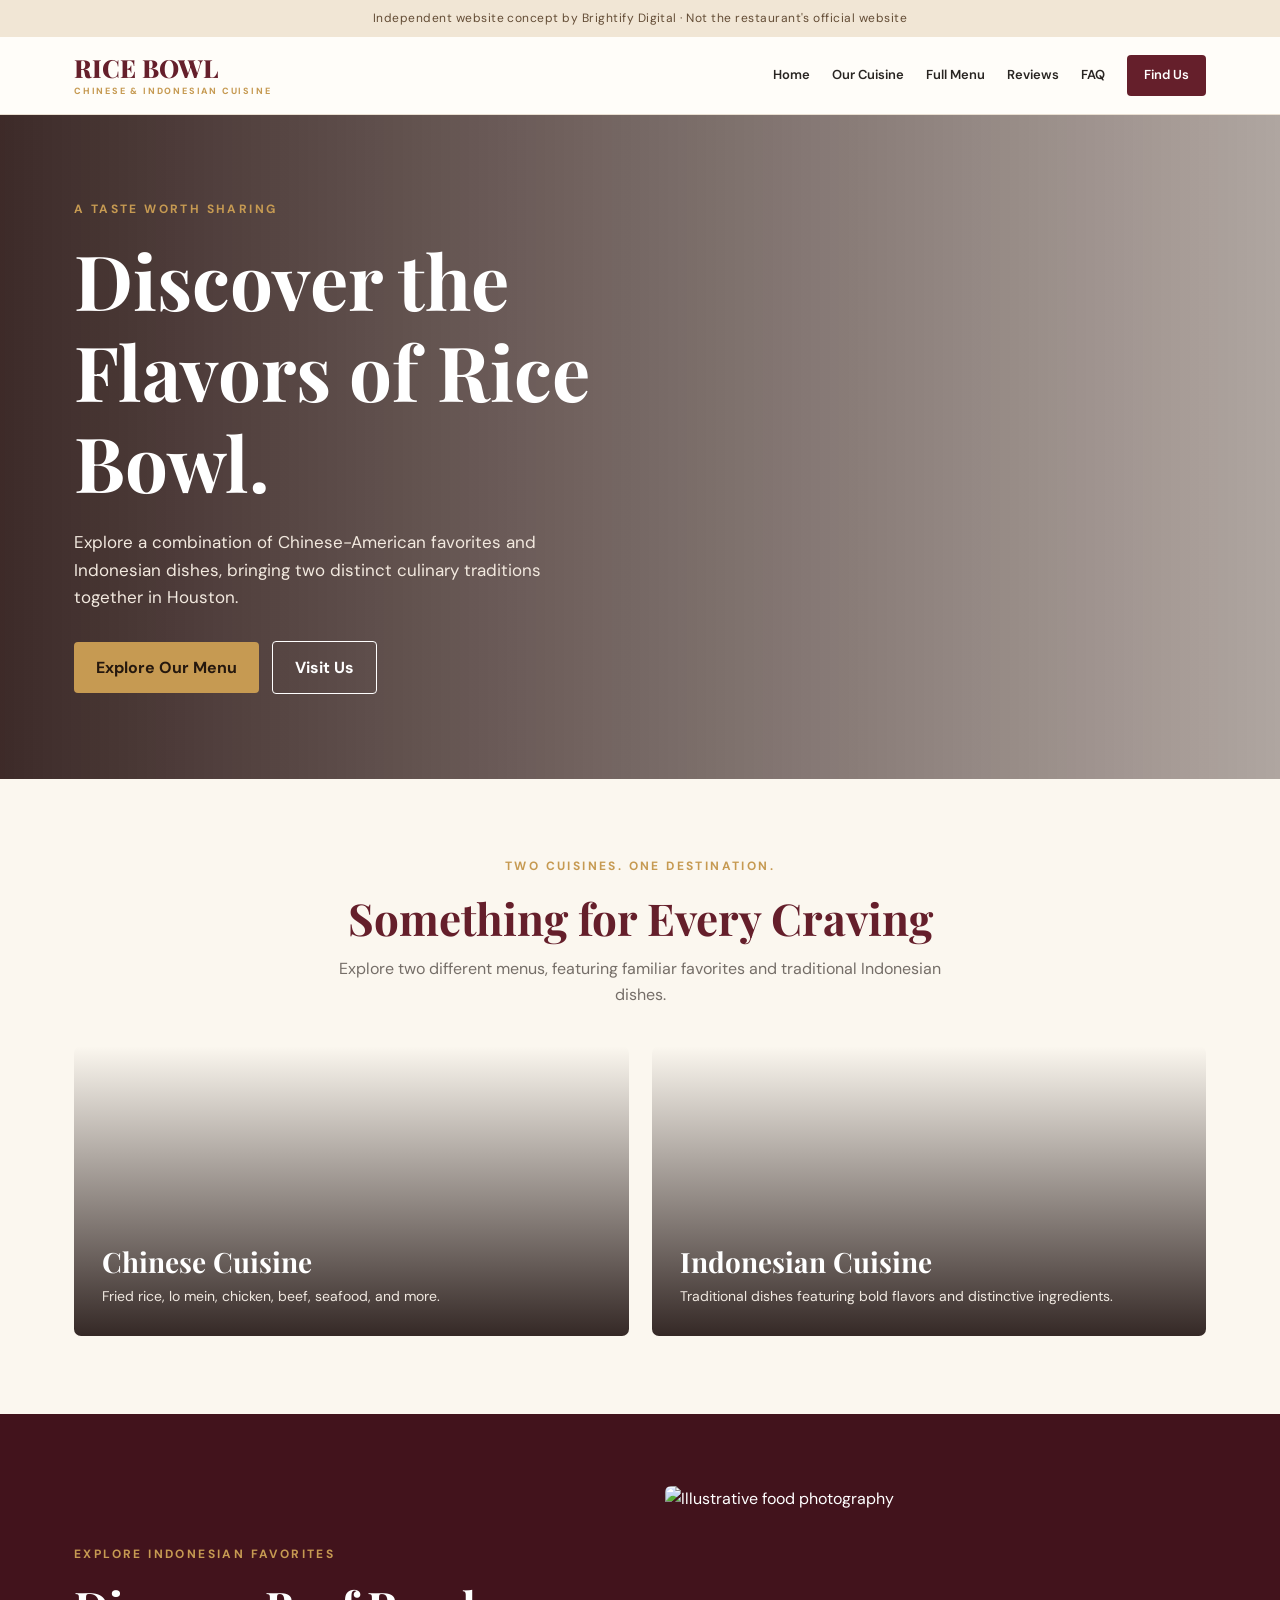
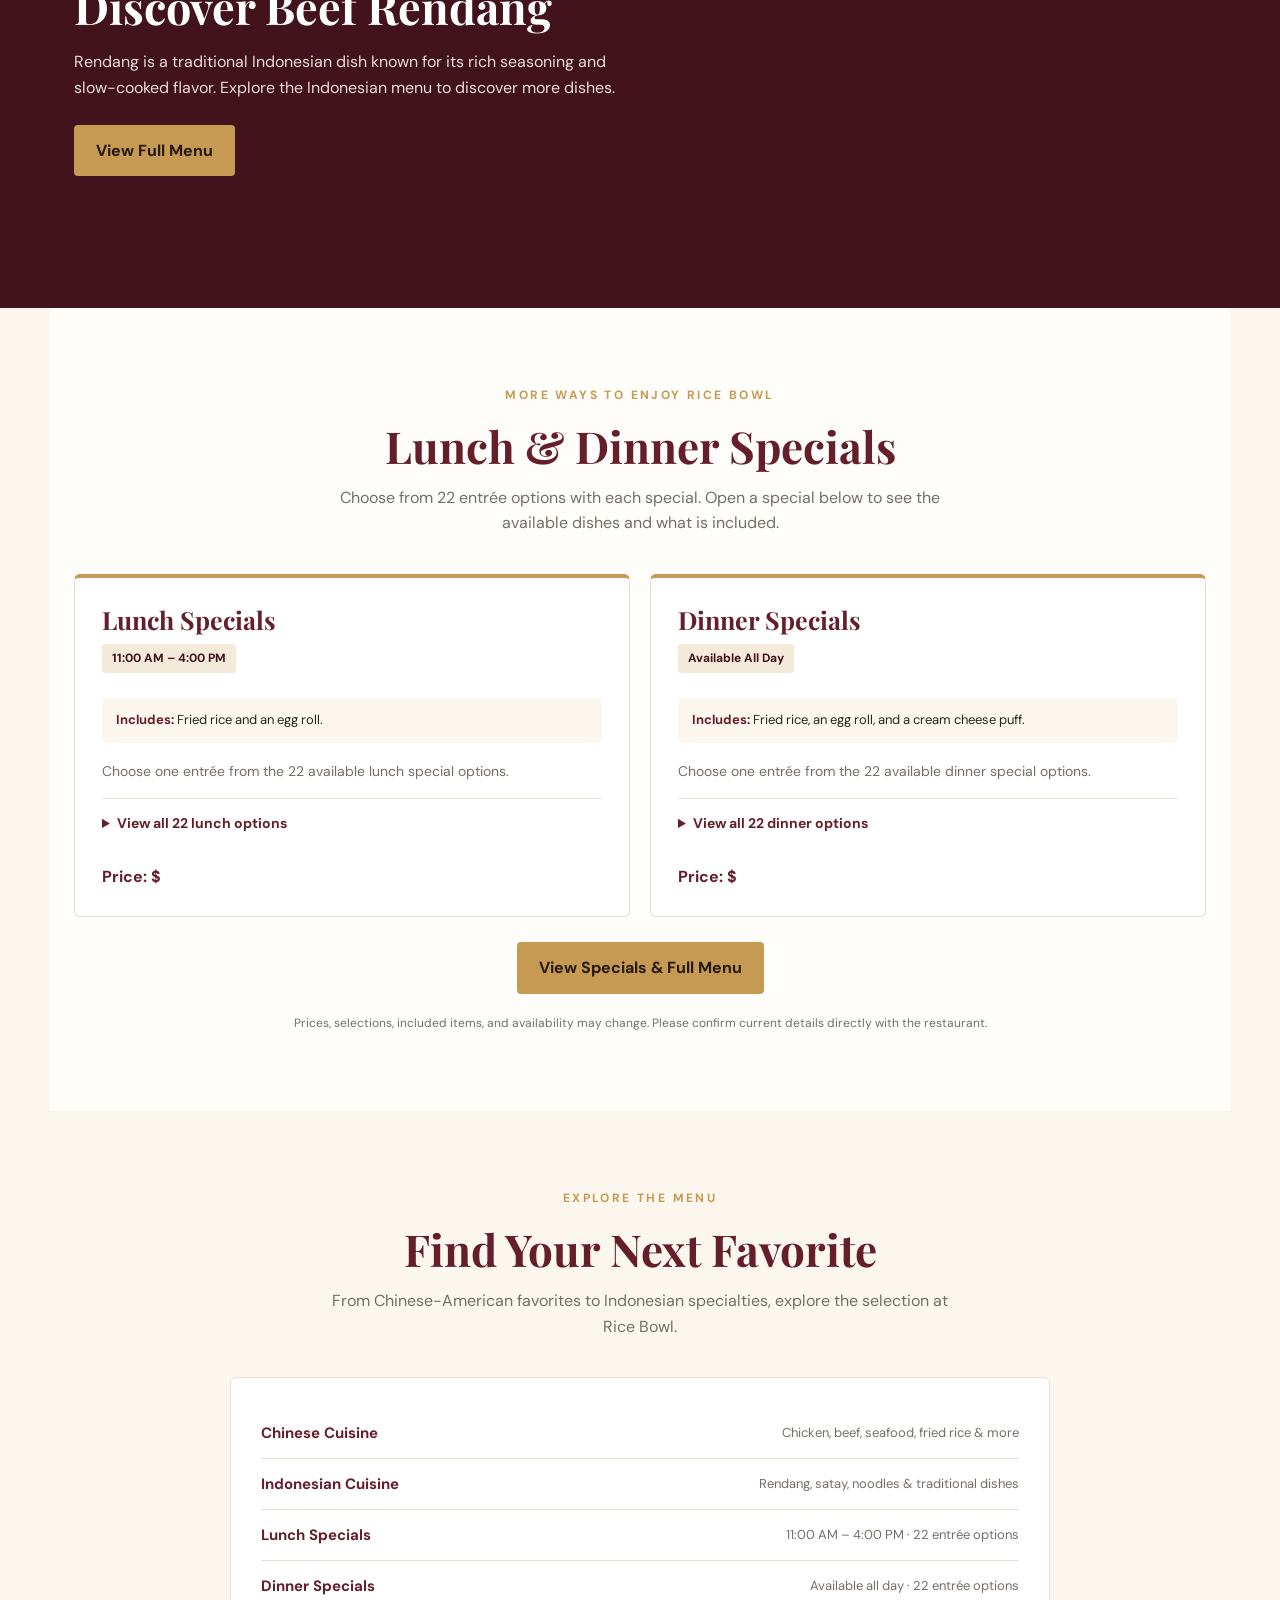
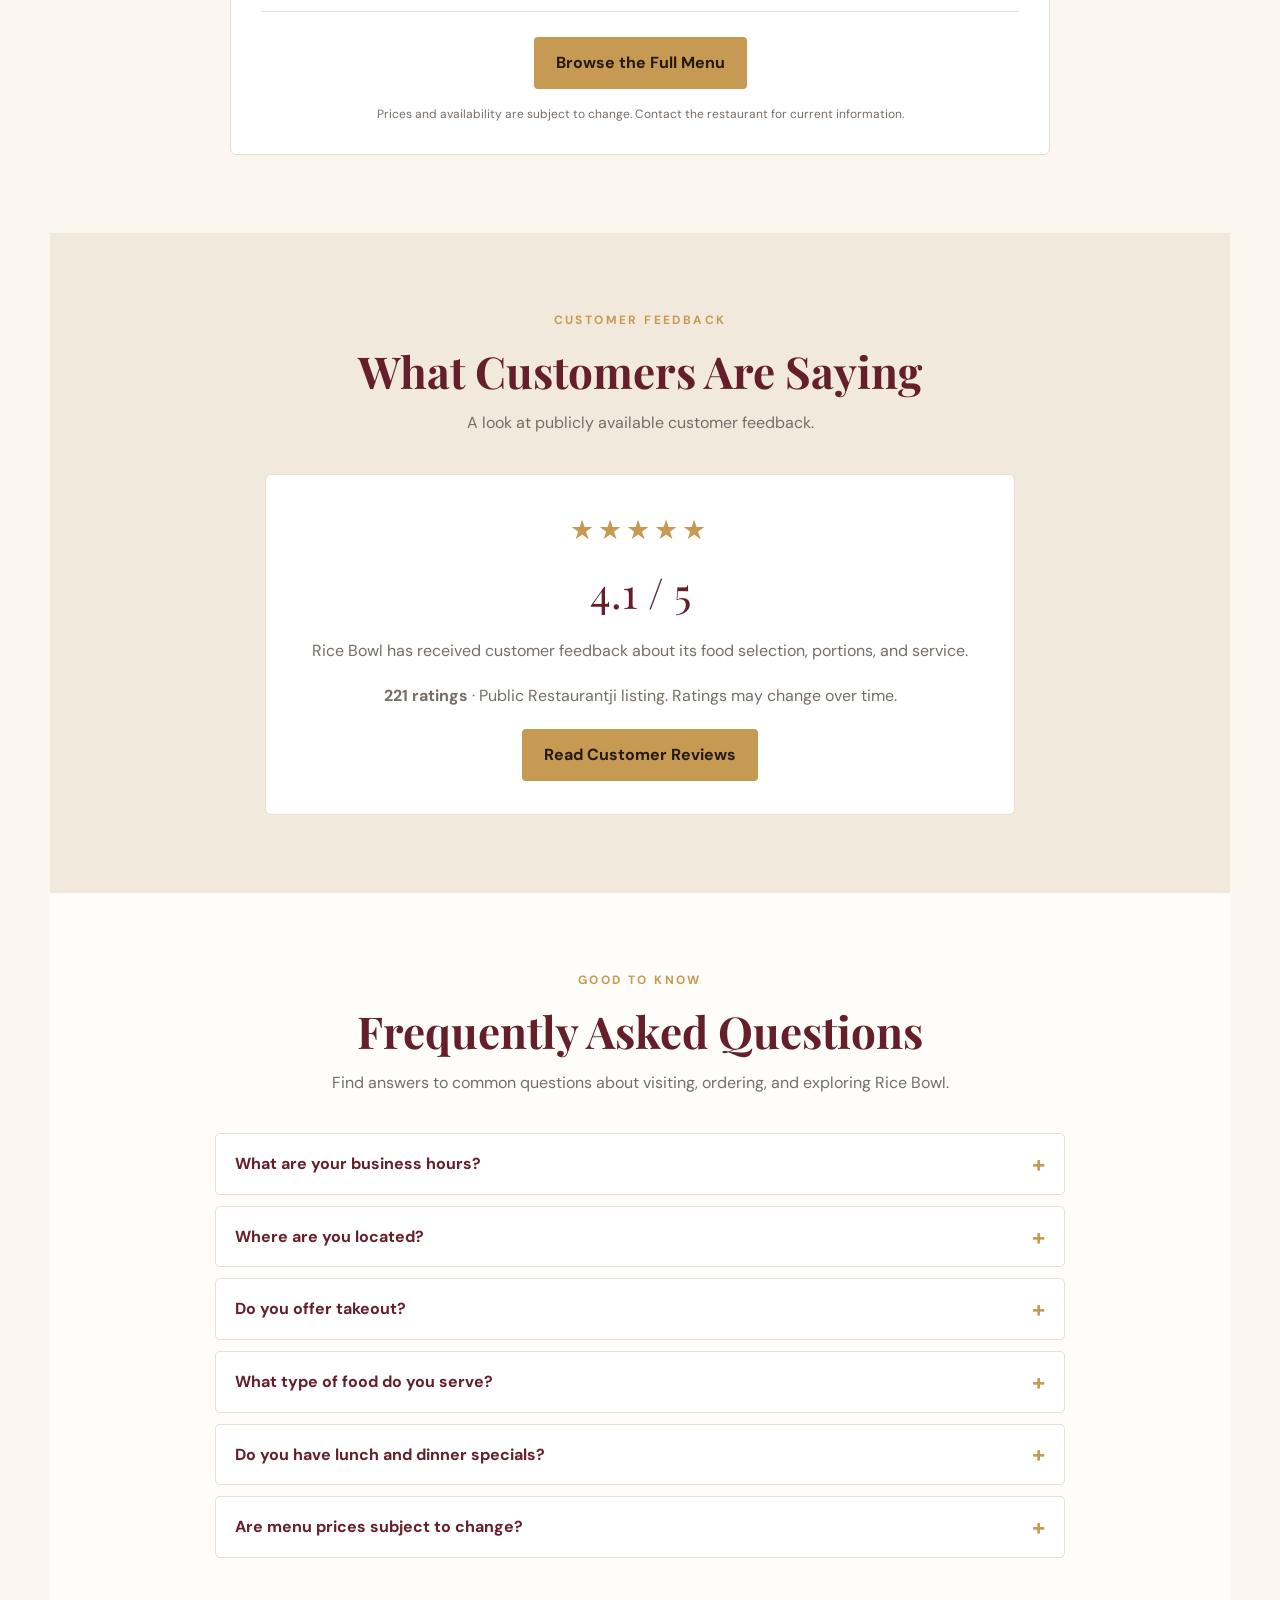
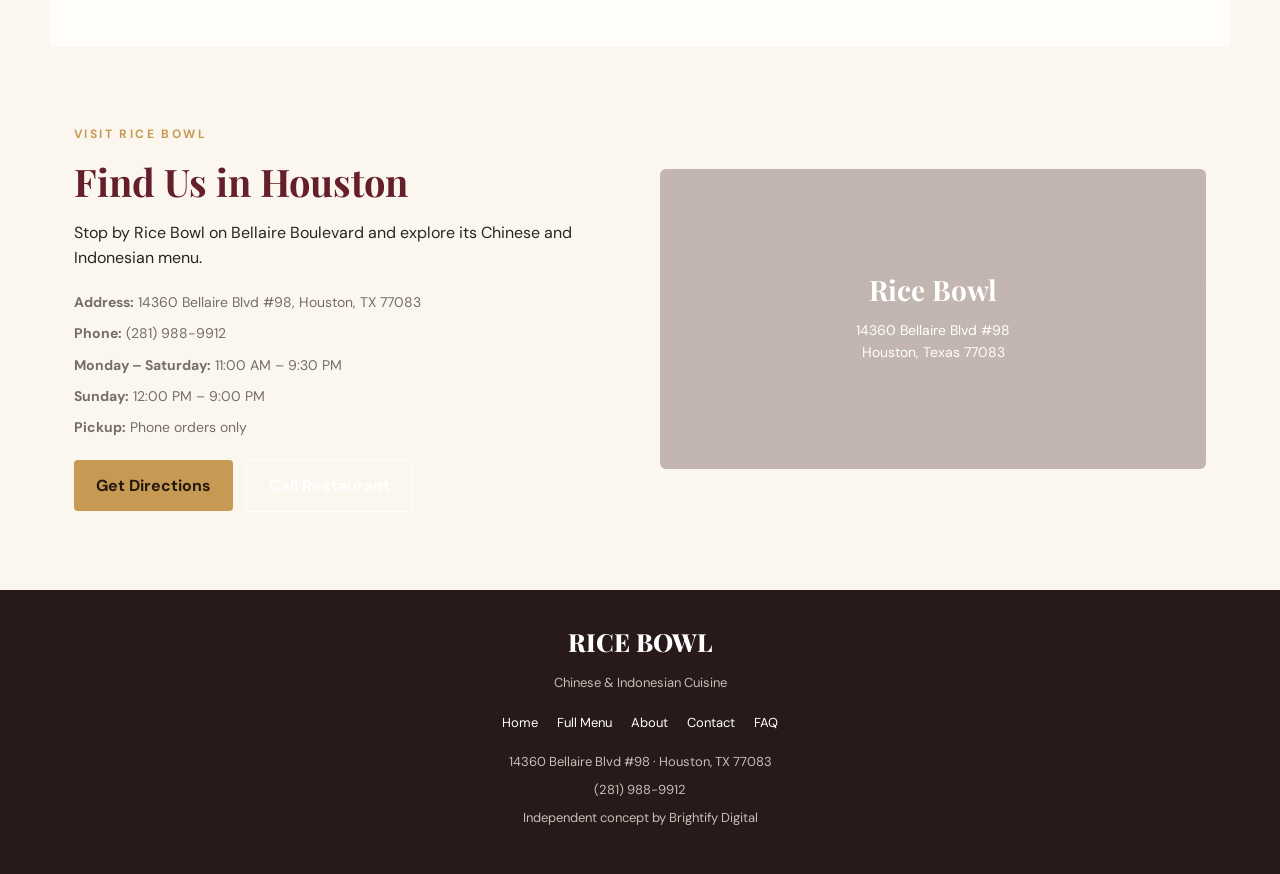
==== commit d0e803aa: "Update index.html" ====
--- a/index.html
+++ b/index.html
@@ -1,4 +1,3 @@
-
 <!DOCTYPE html>
 <html lang="en">
 <head>
@@ -312,7 +311,7 @@
 
     .specials-grid {
       display: grid;
-      grid-template-columns: repeat(2, 1fr);
+      grid-template-columns: repeat(2, minmax(0, 1fr));
       gap: 20px;
     }
 
@@ -341,13 +340,73 @@
       font-weight: 700;
     }
 
-    .special-card p {
+    .special-card > p {
       color: var(--muted);
       font-size: 14px;
     }
 
+    .special-includes {
+      margin: 12px 0 17px;
+      padding: 12px 14px;
+      background: #fbf7ef;
+      border-radius: 4px;
+      color: var(--ink);
+      font-size: 13px;
+    }
+
+    .special-includes strong {
+      color: var(--wine);
+    }
+
+    .special-price {
+      margin-top: 16px;
+      color: var(--wine);
+      font-size: 16px;
+      font-weight: 700;
+    }
+
+    .special-options-details {
+      margin-top: 16px;
+      border-top: 1px solid var(--border);
+    }
+
+    .special-options-details summary {
+      padding: 13px 0;
+      color: var(--wine);
+      font-size: 14px;
+      font-weight: 700;
+      cursor: pointer;
+    }
+
+    .special-options-list {
+      padding: 0 0 8px 22px;
+      columns: 2;
+      column-gap: 25px;
+    }
+
+    .special-options-list li {
+      break-inside: avoid;
+      padding: 5px 0;
+      color: var(--ink);
+      font-size: 12px;
+    }
+
+    .spicy-label {
+      color: #9a3c2d;
+      font-size: 11px;
+      font-weight: 700;
+    }
+
     .specials-action {
       margin-top: 25px;
+      text-align: center;
+    }
+
+    .specials-note {
+      max-width: 800px;
+      margin: 20px auto 0;
+      color: var(--muted);
+      font-size: 12px;
       text-align: center;
     }
 
@@ -621,6 +680,12 @@
       }
     }
 
+    @media (max-width: 520px) {
+      .special-options-list {
+        columns: 1;
+      }
+    }
+
     @media (max-width: 420px) {
       .hero h1 {
         font-size: 42px;
@@ -637,12 +702,10 @@
 
 <body>
 
-  <!-- Independent concept notice -->
   <div class="concept-banner">
     Independent website concept by Brightify Digital · Not the restaurant's official website
   </div>
 
-  <!-- Navigation -->
   <header>
     <nav class="nav">
       <a href="#home" class="brand">
@@ -746,29 +809,103 @@
         <div class="eyebrow">More Ways to Enjoy Rice Bowl</div>
         <h2>Lunch & Dinner Specials</h2>
         <p>
-          Visit during lunch or enjoy a dinner special.
-          Contact the restaurant for current selections and prices.
+          Choose from 22 entrée options with each special.
+          Open a special below to see the available dishes and what is included.
         </p>
       </div>
 
       <div class="specials-grid">
+
+        <!-- Lunch Special -->
         <article class="special-card">
           <h3>Lunch Specials</h3>
           <span class="special-time">11:00 AM – 4:00 PM</span>
+
+          <div class="special-includes">
+            <strong>Includes:</strong> Fried rice and an egg roll.
+          </div>
+
           <p>
-            Explore Rice Bowl's lunch special selections,
-            available during the lunch hours.
+            Choose one entrée from the 22 available lunch special options.
           </p>
+
+          <details class="special-options-details">
+            <summary>View all 22 lunch options</summary>
+
+            <ol class="special-options-list">
+              <li>Moo Gai Pan</li>
+              <li>Sesame Chicken</li>
+              <li>Chicken with Mixed Vegetables</li>
+              <li>Sweet and Sour Chicken</li>
+              <li>Kung Pao Chicken <span class="spicy-label">(Hot & Spicy)</span></li>
+              <li>Cashew Chicken</li>
+              <li>Chicken with Broccoli</li>
+              <li>Hunan Chicken <span class="spicy-label">(Hot & Spicy)</span></li>
+              <li>Chicken in Garlic Sauce <span class="spicy-label">(Hot & Spicy)</span></li>
+              <li>General Joe's Chicken <span class="spicy-label">(Hot & Spicy)</span></li>
+              <li>Curry Chicken <span class="spicy-label">(Hot & Spicy)</span></li>
+              <li>Beef with Broccoli</li>
+              <li>Pepper Steak and Onion</li>
+              <li>Hunan Beef <span class="spicy-label">(Hot & Spicy)</span></li>
+              <li>Shrimp with Lobster Sauce</li>
+              <li>Shrimp with Mixed Vegetables</li>
+              <li>Shrimp in Garlic Sauce <span class="spicy-label">(Hot & Spicy)</span></li>
+              <li>Shrimp and Chicken Two Style <span class="spicy-label">(Hot & Spicy)</span></li>
+              <li>Chicken, Beef and Shrimp in Mandarin Style</li>
+              <li>Shrimp with Broccoli</li>
+              <li>Lemon Chicken</li>
+              <li>Orange Chicken <span class="spicy-label">(Hot & Spicy)</span></li>
+            </ol>
+          </details>
+
+          <div class="special-price">Price: $</div>
         </article>
 
+        <!-- Dinner Special -->
         <article class="special-card">
           <h3>Dinner Specials</h3>
           <span class="special-time">Available All Day</span>
+
+          <div class="special-includes">
+            <strong>Includes:</strong> Fried rice, an egg roll, and a cream cheese puff.
+          </div>
+
           <p>
-            Enjoy the dinner special selections.
-            Contact the restaurant for current options.
+            Choose one entrée from the 22 available dinner special options.
           </p>
+
+          <details class="special-options-details">
+            <summary>View all 22 dinner options</summary>
+
+            <ol class="special-options-list">
+              <li>Moo Gai Pan</li>
+              <li>Sesame Chicken</li>
+              <li>Chicken with Mixed Vegetables</li>
+              <li>Sweet and Sour Chicken</li>
+              <li>Kung Pao Chicken <span class="spicy-label">(Hot & Spicy)</span></li>
+              <li>Cashew Chicken</li>
+              <li>Chicken with Broccoli</li>
+              <li>Hunan Chicken <span class="spicy-label">(Hot & Spicy)</span></li>
+              <li>Chicken in Garlic Sauce <span class="spicy-label">(Hot & Spicy)</span></li>
+              <li>General Joe's Chicken <span class="spicy-label">(Hot & Spicy)</span></li>
+              <li>Curry Chicken <span class="spicy-label">(Hot & Spicy)</span></li>
+              <li>Beef with Broccoli</li>
+              <li>Pepper Steak and Onion</li>
+              <li>Hunan Beef <span class="spicy-label">(Hot & Spicy)</span></li>
+              <li>Shrimp with Lobster Sauce</li>
+              <li>Shrimp with Mixed Vegetables</li>
+              <li>Shrimp in Garlic Sauce <span class="spicy-label">(Hot & Spicy)</span></li>
+              <li>Shrimp and Chicken Two Style <span class="spicy-label">(Hot & Spicy)</span></li>
+              <li>Chicken, Beef and Shrimp in Mandarin Style</li>
+              <li>Shrimp with Broccoli</li>
+              <li>Lemon Chicken</li>
+              <li>Orange Chicken <span class="spicy-label">(Hot & Spicy)</span></li>
+            </ol>
+          </details>
+
+          <div class="special-price">Price: $</div>
         </article>
+
       </div>
 
       <div class="specials-action">
@@ -776,6 +913,11 @@
           View Specials & Full Menu
         </a>
       </div>
+
+      <p class="specials-note">
+        Prices, selections, included items, and availability may change.
+        Please confirm current details directly with the restaurant.
+      </p>
     </section>
 
     <!-- Compact Menu Preview -->
@@ -803,12 +945,12 @@
 
         <div class="preview-row">
           <strong>Lunch Specials</strong>
-          <span>11:00 AM – 4:00 PM</span>
+          <span>11:00 AM – 4:00 PM · 22 entrée options</span>
         </div>
 
         <div class="preview-row">
           <strong>Dinner Specials</strong>
-          <span>Available all day</span>
+          <span>Available all day · 22 entrée options</span>
         </div>
 
         <div class="menu-preview-action">
@@ -934,7 +1076,13 @@
               <strong>all day.</strong>
             </p>
             <p>
-              Contact the restaurant for current selections and prices.
+              Both specials offer 22 entrée options. Lunch includes
+              fried rice and an egg roll. Dinner includes fried rice,
+              an egg roll, and a cream cheese puff.
+            </p>
+            <p>
+              See the <a href="menu.html">specials menu</a> for the
+              full list of entrée options.
             </p>
           </div>
         </details>
@@ -1022,7 +1170,6 @@
 
   </main>
 
-  <!-- Footer -->
   <footer>
     <a href="#home" class="brand">
       RICE BOWL
